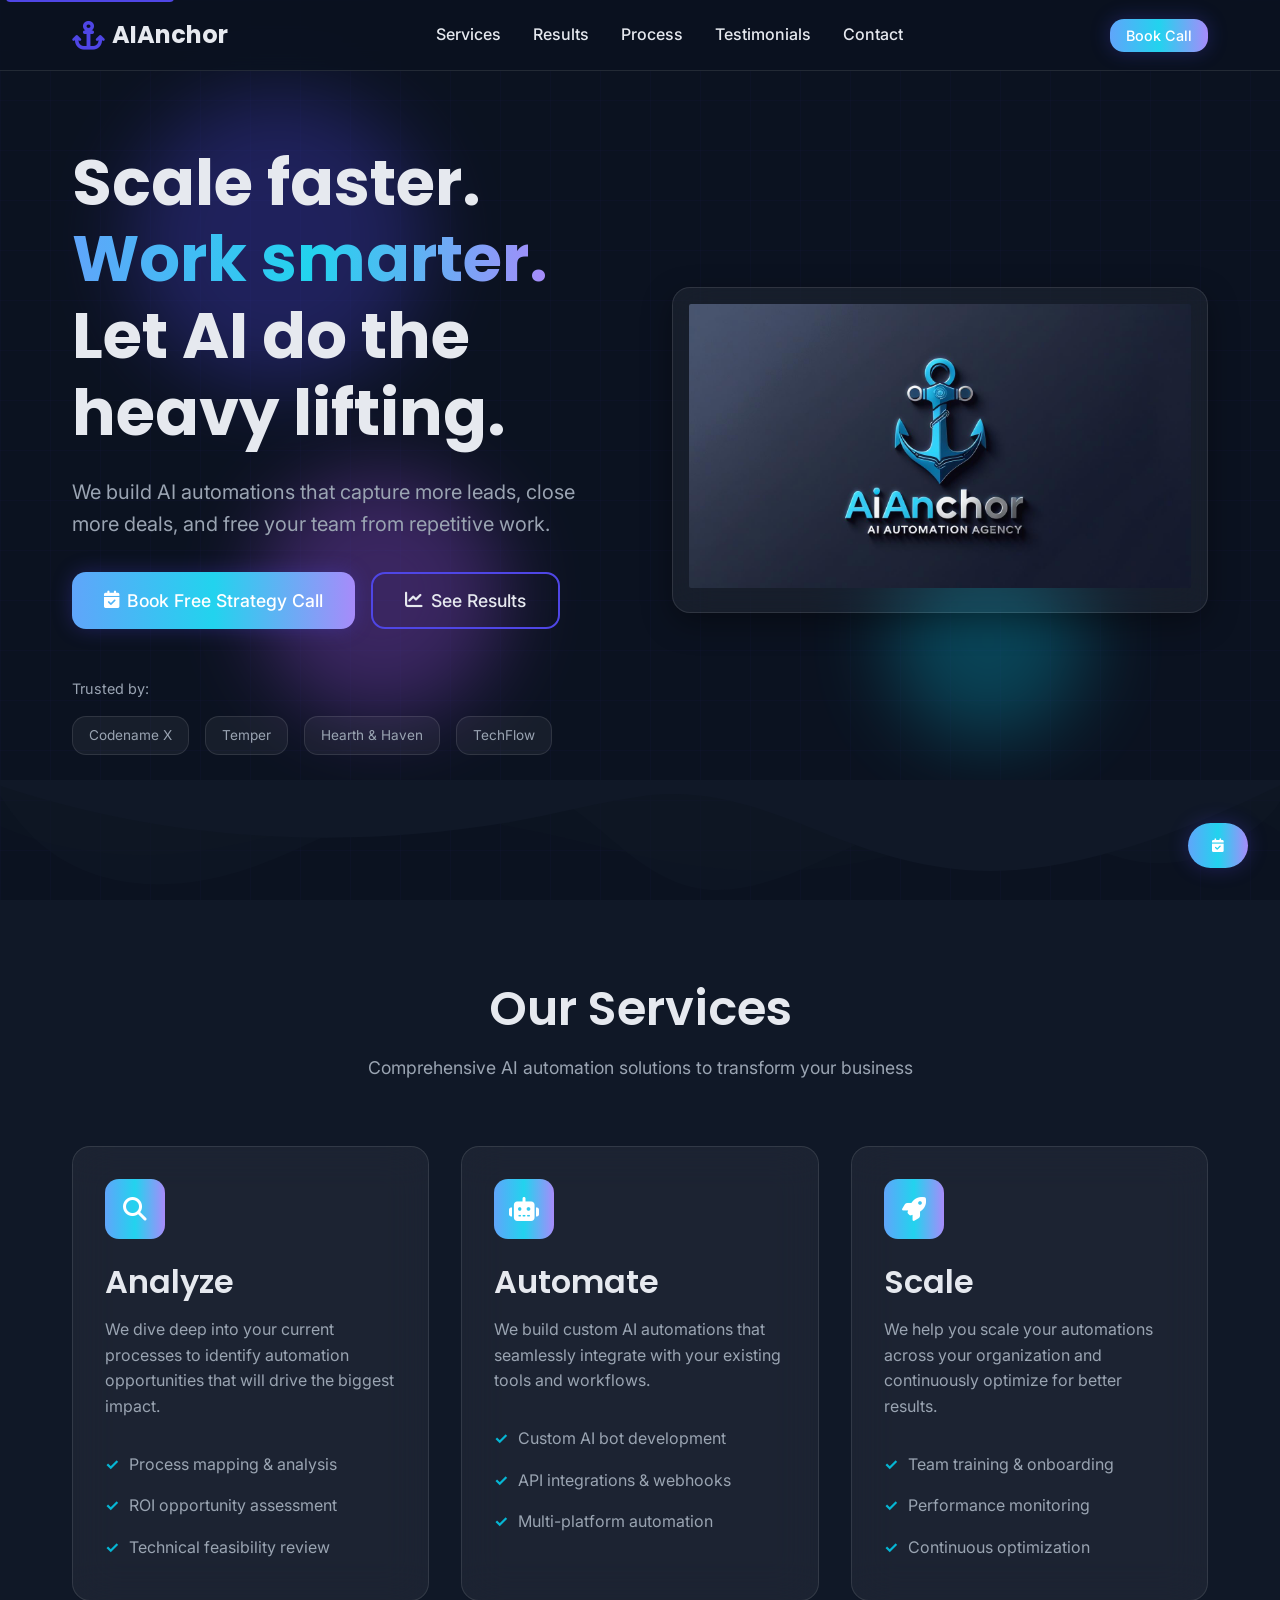
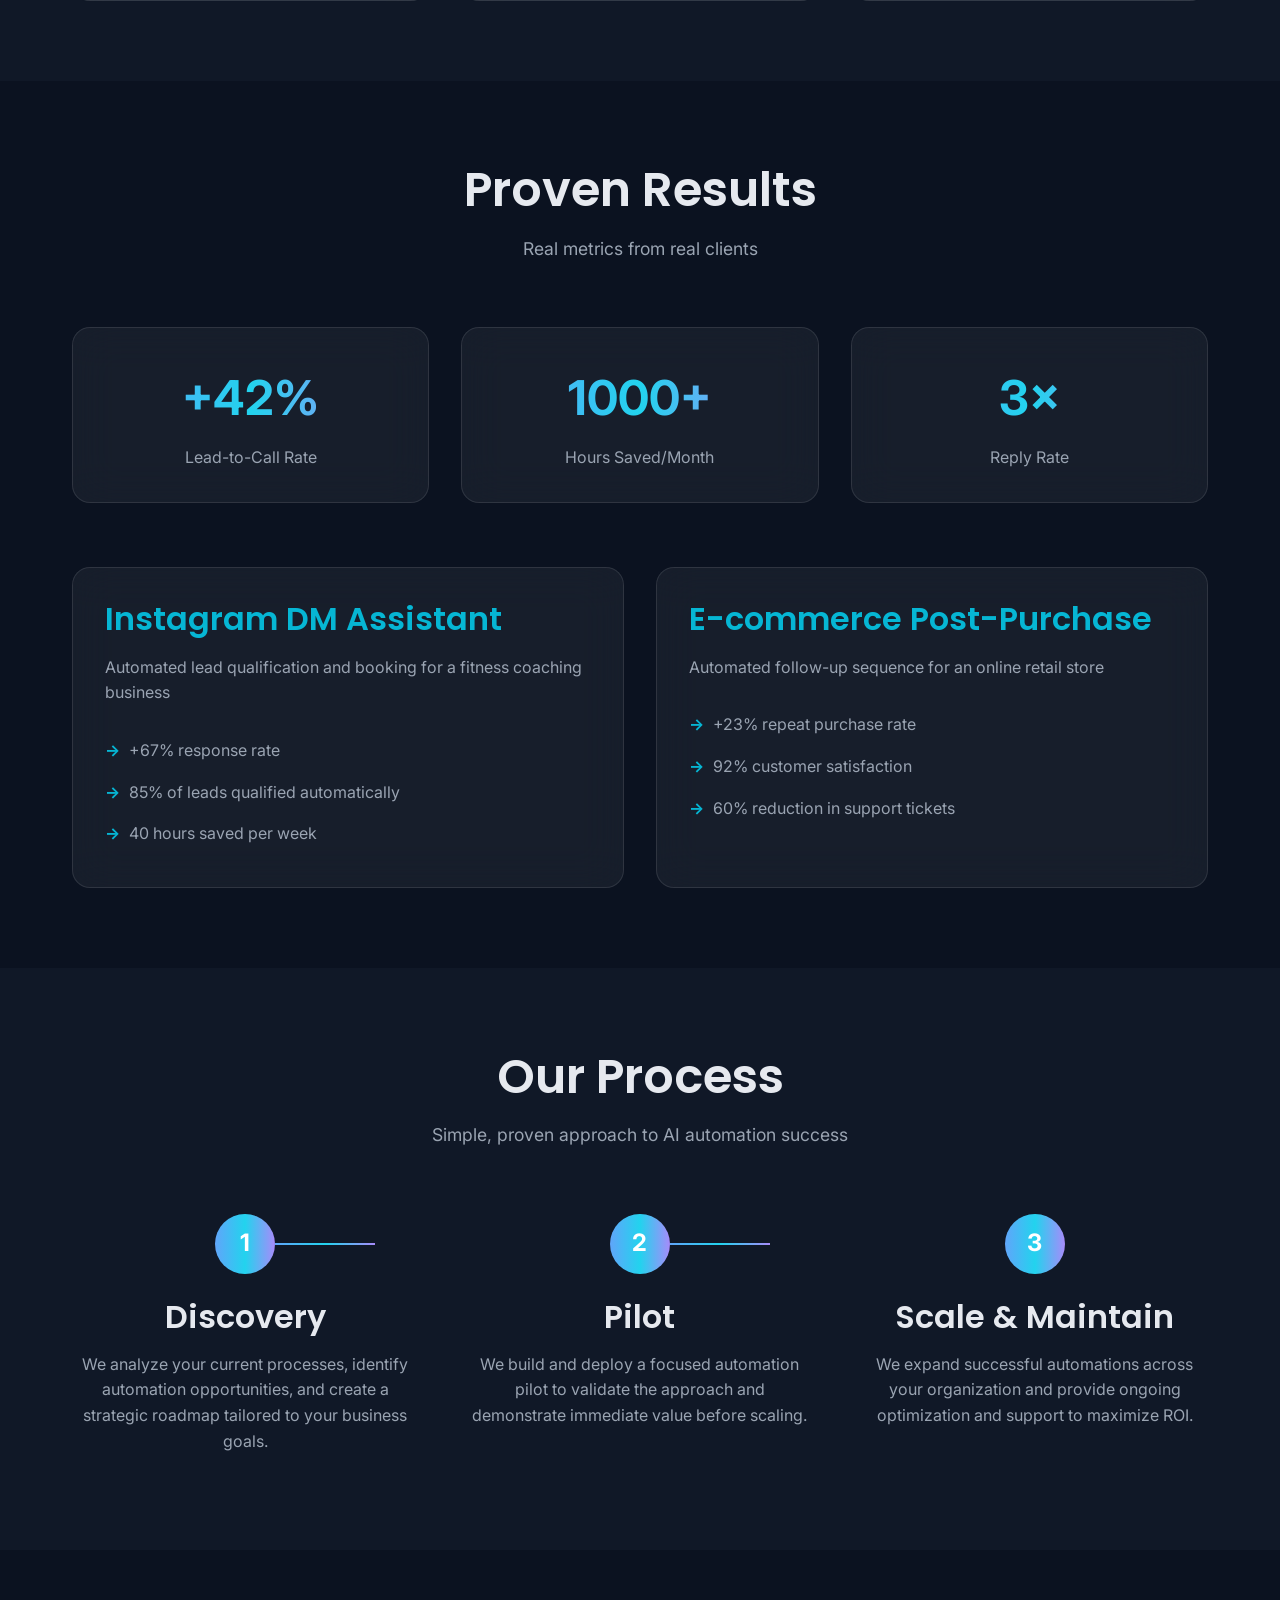
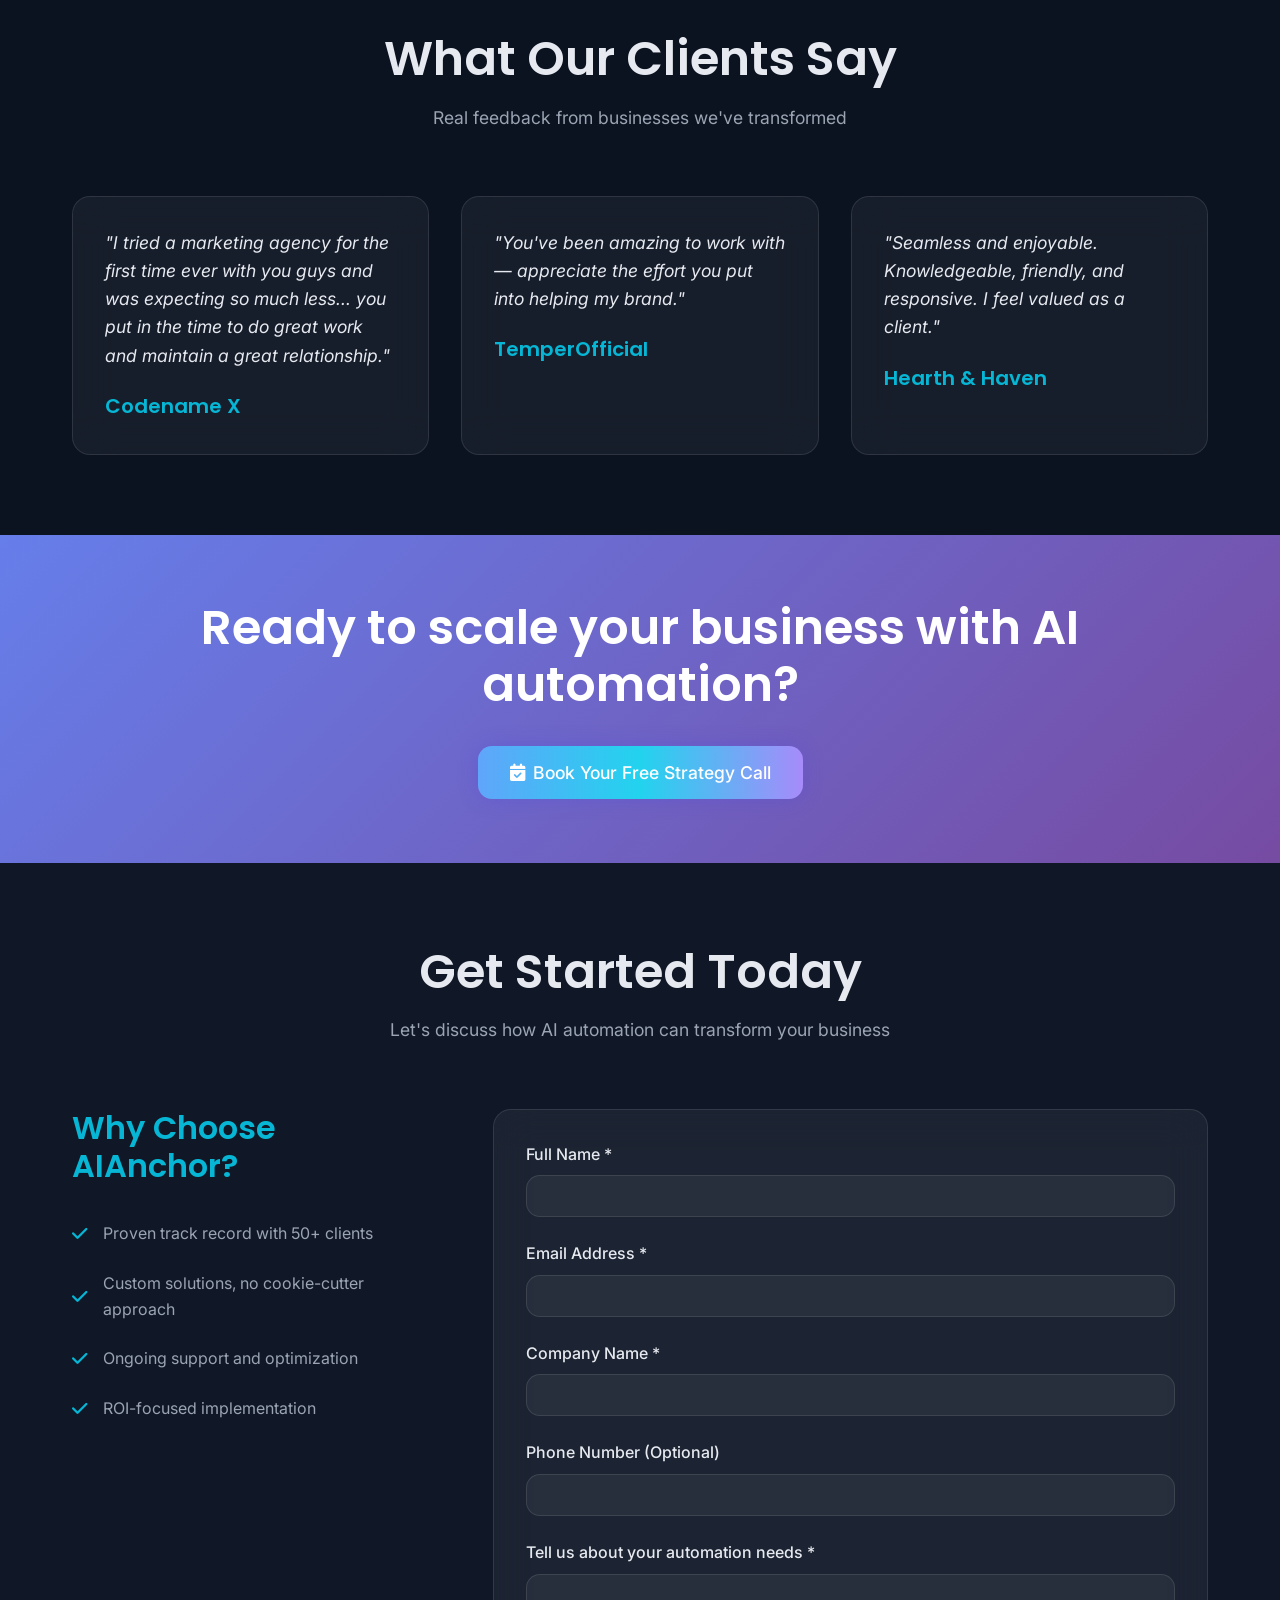
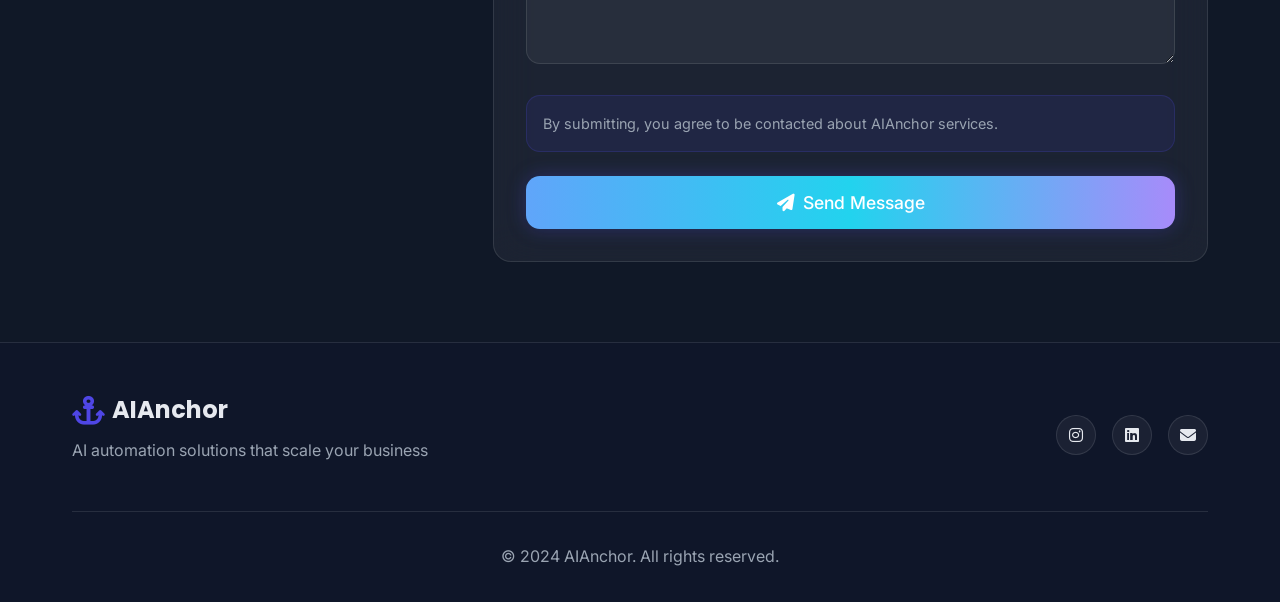
==== index.html @ 9f682713 "Update index.html" ====
<!DOCTYPE html>
<html lang="en">
<head>
    <meta charset="UTF-8">
    <meta name="viewport" content="width=device-width, initial-scale=1.0">
    <title>AIAnchor - AI Automation Agency | Scale Faster, Work Smarter</title>
    <meta name="description" content="We build AI automations that capture more leads, close more deals, and free your team from repetitive work. Book your free strategy call today.">
    <meta name="keywords" content="AI automation, lead generation, business automation, AI agency">
    <meta name="author" content="AIAnchor">
    
    <!-- Preconnect to external domains -->
    <link rel="preconnect" href="https://fonts.googleapis.com">
    <link rel="preconnect" href="https://fonts.gstatic.com" crossorigin>
    <link rel="preconnect" href="https://cdnjs.cloudflare.com">
    
    <!-- Google Fonts -->
    <link href="https://fonts.googleapis.com/css2?family=Inter:wght@400;500;600;700;800&family=Poppins:wght@600;700;800&display=swap" rel="stylesheet">
    
    <!-- Font Awesome -->
    <link rel="stylesheet" href="https://cdnjs.cloudflare.com/ajax/libs/font-awesome/6.4.0/css/all.min.css">
    
    <!-- Styles -->
    <link rel="stylesheet" href="styles.css">
</head>
<body>
    <!-- Header -->
    <header class="header" id="header">
        <div class="container">
            <div class="header-content">
                <a href="#" class="brand" aria-label="AIAnchor Home">
                    <i class="fas fa-anchor"></i>
                    <span>AIAnchor</span>
                </a>
                
                <nav class="nav" aria-label="Main navigation">
                    <ul class="nav-list">
                        <li><a href="#services" class="nav-link">Services</a></li>
                        <li><a href="#results" class="nav-link">Results</a></li>
                        <li><a href="#process" class="nav-link">Process</a></li>
                        <li><a href="#testimonials" class="nav-link">Testimonials</a></li>
                        <li><a href="#contact" class="nav-link">Contact</a></li>
                    </ul>
                </nav>
                
                <button class="btn btn-primary btn-sm" onclick="scrollToContact()">
                    Book Call
                </button>
                
                <button class="mobile-menu-toggle" aria-label="Toggle mobile menu" aria-expanded="false">
                    <span></span>
                    <span></span>
                    <span></span>
                </button>
            </div>
        </div>
    </header>

    <!-- Hero Section -->
    <section class="hero" id="hero">
        <div class="hero-background">
            <div class="orb orb-1"></div>
            <div class="orb orb-2"></div>
            <div class="orb orb-3"></div>
            <div class="grid-glow"></div>
        </div>
        
        <div class="container">
            <div class="hero-content">
                <div class="hero-text">
                    <h1 class="hero-title reveal">
                        Scale faster. <span class="gradient-text">Work smarter.</span> Let AI do the heavy lifting.
                    </h1>
                    <p class="hero-subtitle reveal">
                        We build AI automations that capture more leads, close more deals, and free your team from repetitive work.
                    </p>
                    <div class="hero-ctas reveal">
                        <button class="btn btn-primary btn-lg" onclick="scrollToContact()">
                            <i class="fas fa-calendar-check"></i>
                            Book Free Strategy Call
                        </button>
                        <button class="btn btn-outline btn-lg" onclick="scrollToResults()">
                            <i class="fas fa-chart-line"></i>
                            See Results
                        </button>
                    </div>
                    <div class="trust-bar reveal">
                        <span class="trust-label">Trusted by:</span>
                        <div class="trust-logos">
                            <span class="trust-logo">Codename X</span>
                            <span class="trust-logo">Temper</span>
                            <span class="trust-logo">Hearth & Haven</span>
                            <span class="trust-logo">TechFlow</span>
                        </div>
                    </div>
                </div>
                <div class="hero-image reveal">
                    <div class="hero-card">
                        <img src="AIAnchor.jpg" alt="AIAnchor team working on AI automation solutions" loading="eager">
                    </div>
                </div>
            </div>
        </div>
        
        <!-- Wave Divider -->
        <div class="wave-divider">
            <svg viewBox="0 0 1200 120" preserveAspectRatio="none">
                <path d="M0,0V46.29c47.79,22.2,103.59,32.17,158,28,70.36-5.37,136.33-33.31,206.8-37.5C438.64,32.43,512.34,53.67,583,72.05c69.27,18,138.3,24.88,209.4,13.08,36.15-6,69.85-17.84,104.45-29.34C989.49,25,1113-14.29,1200,52.47V0Z" opacity=".25" class="shape-fill"></path>
                <path d="M0,0V15.81C13,36.92,27.64,56.86,47.69,72.05,99.41,111.27,165,111,224.58,91.58c31.15-10.15,60.09-26.07,89.67-39.8,40.92-19,84.73-46,130.83-49.67,36.26-2.85,70.9,9.42,98.6,31.56,31.77,25.39,62.32,62,103.63,73,40.44,10.79,81.35-6.69,119.13-24.28s75.16-39,116.92-43.05c59.73-5.85,113.28,22.88,168.9,38.84,30.2,8.66,59,6.17,87.09-7.5,22.43-10.89,48-26.93,60.65-49.24V0Z" opacity=".5" class="shape-fill"></path>
                <path d="M0,0V5.63C149.93,59,314.09,71.32,475.83,42.57c43-7.64,84.23-20.12,127.61-26.46,59-8.63,112.48,12.24,165.56,35.4C827.93,77.22,886,95.24,951.2,90c86.53-7,172.46-45.71,248.8-84.81V0Z" class="shape-fill"></path>
            </svg>
        </div>
    </section>

    <!-- Services Section -->
    <section class="services" id="services">
        <div class="container">
            <div class="section-header reveal">
                <h2 class="section-title">Our Services</h2>
                <p class="section-subtitle">Comprehensive AI automation solutions to transform your business</p>
            </div>
            
            <div class="services-grid">
                <div class="service-card reveal">
                    <div class="service-icon">
                        <i class="fas fa-search"></i>
                    </div>
                    <h3>Analyze</h3>
                    <p>We dive deep into your current processes to identify automation opportunities that will drive the biggest impact.</p>
                    <ul class="service-features">
                        <li>Process mapping & analysis</li>
                        <li>ROI opportunity assessment</li>
                        <li>Technical feasibility review</li>
                    </ul>
                </div>
                
                <div class="service-card reveal">
                    <div class="service-icon">
                        <i class="fas fa-robot"></i>
                    </div>
                    <h3>Automate</h3>
                    <p>We build custom AI automations that seamlessly integrate with your existing tools and workflows.</p>
                    <ul class="service-features">
                        <li>Custom AI bot development</li>
                        <li>API integrations & webhooks</li>
                        <li>Multi-platform automation</li>
                    </ul>
                </div>
                
                <div class="service-card reveal">
                    <div class="service-icon">
                        <i class="fas fa-rocket"></i>
                    </div>
                    <h3>Scale</h3>
                    <p>We help you scale your automations across your organization and continuously optimize for better results.</p>
                    <ul class="service-features">
                        <li>Team training & onboarding</li>
                        <li>Performance monitoring</li>
                        <li>Continuous optimization</li>
                    </ul>
                </div>
            </div>
        </div>
    </section>

    <!-- Results Section -->
    <section class="results" id="results">
        <div class="container">
            <div class="section-header reveal">
                <h2 class="section-title">Proven Results</h2>
                <p class="section-subtitle">Real metrics from real clients</p>
            </div>
            
            <div class="stats-grid reveal">
                <div class="stat-card">
                    <div class="stat-number">+42%</div>
                    <div class="stat-label">Lead-to-Call Rate</div>
                </div>
                <div class="stat-card">
                    <div class="stat-number">1000+</div>
                    <div class="stat-label">Hours Saved/Month</div>
                </div>
                <div class="stat-card">
                    <div class="stat-number">3×</div>
                    <div class="stat-label">Reply Rate</div>
                </div>
            </div>
            
            <div class="case-studies">
                <div class="case-card reveal">
                    <h3>Instagram DM Assistant</h3>
                    <p>Automated lead qualification and booking for a fitness coaching business</p>
                    <ul class="case-results">
                        <li>+67% response rate</li>
                        <li>85% of leads qualified automatically</li>
                        <li>40 hours saved per week</li>
                    </ul>
                </div>
                
                <div class="case-card reveal">
                    <h3>E-commerce Post-Purchase</h3>
                    <p>Automated follow-up sequence for an online retail store</p>
                    <ul class="case-results">
                        <li>+23% repeat purchase rate</li>
                        <li>92% customer satisfaction</li>
                        <li>60% reduction in support tickets</li>
                    </ul>
                </div>
            </div>
        </div>
    </section>

    <!-- Process Section -->
    <section class="process" id="process">
        <div class="container">
            <div class="section-header reveal">
                <h2 class="section-title">Our Process</h2>
                <p class="section-subtitle">Simple, proven approach to AI automation success</p>
            </div>
            
            <div class="process-steps">
                <div class="process-step reveal">
                    <div class="step-number">1</div>
                    <h3>Discovery</h3>
                    <p>We analyze your current processes, identify automation opportunities, and create a strategic roadmap tailored to your business goals.</p>
                </div>
                
                <div class="process-step reveal">
                    <div class="step-number">2</div>
                    <h3>Pilot</h3>
                    <p>We build and deploy a focused automation pilot to validate the approach and demonstrate immediate value before scaling.</p>
                </div>
                
                <div class="process-step reveal">
                    <div class="step-number">3</div>
                    <h3>Scale & Maintain</h3>
                    <p>We expand successful automations across your organization and provide ongoing optimization and support to maximize ROI.</p>
                </div>
            </div>
        </div>
    </section>

    <!-- Testimonials Section -->
    <section class="testimonials" id="testimonials">
        <div class="container">
            <div class="section-header reveal">
                <h2 class="section-title">What Our Clients Say</h2>
                <p class="section-subtitle">Real feedback from businesses we've transformed</p>
            </div>
            
            <div class="testimonials-grid">
                <div class="testimonial-card reveal">
                    <div class="testimonial-content">
                        <p>"I tried a marketing agency for the first time ever with you guys and was expecting so much less... you put in the time to do great work and maintain a great relationship."</p>
                    </div>
                    <div class="testimonial-author">
                        <div class="author-info">
                            <h4>Codename X</h4>
                        </div>
                    </div>
                </div>
                
                <div class="testimonial-card reveal">
                    <div class="testimonial-content">
                        <p>"You've been amazing to work with — appreciate the effort you put into helping my brand."</p>
                    </div>
                    <div class="testimonial-author">
                        <div class="author-info">
                            <h4>TemperOfficial</h4>
                        </div>
                    </div>
                </div>
                
                <div class="testimonial-card reveal">
                    <div class="testimonial-content">
                        <p>"Seamless and enjoyable. Knowledgeable, friendly, and responsive. I feel valued as a client."</p>
                    </div>
                    <div class="testimonial-author">
                        <div class="author-info">
                            <h4>Hearth & Haven</h4>
                        </div>
                    </div>
                </div>
            </div>
        </div>
    </section>

    <!-- CTA Band -->
    <section class="cta-band">
        <div class="container">
            <div class="cta-content reveal">
                <h2>Ready to scale your business with AI automation?</h2>
                <button class="btn btn-primary btn-lg" onclick="scrollToContact()">
                    <i class="fas fa-calendar-check"></i>
                    Book Your Free Strategy Call
                </button>
            </div>
        </div>
    </section>

    <!-- Contact Section -->
    <section class="contact" id="contact">
        <div class="container">
            <div class="section-header reveal">
                <h2 class="section-title">Get Started Today</h2>
                <p class="section-subtitle">Let's discuss how AI automation can transform your business</p>
            </div>
            
            <div class="contact-content">
                <div class="contact-info reveal">
                    <h3>Why Choose AIAnchor?</h3>
                    <ul class="contact-benefits">
                        <li><i class="fas fa-check"></i> Proven track record with 50+ clients</li>
                        <li><i class="fas fa-check"></i> Custom solutions, no cookie-cutter approach</li>
                        <li><i class="fas fa-check"></i> Ongoing support and optimization</li>
                        <li><i class="fas fa-check"></i> ROI-focused implementation</li>
                    </ul>
                </div>
                
                <form class="contact-form reveal" id="contactForm" action="/process-form.php" method="POST">
                    <div class="form-group">
                        <label for="name">Full Name *</label>
                        <input type="text" id="name" name="name" required>
                    </div>
                    
                    <div class="form-group">
                        <label for="email">Email Address *</label>
                        <input type="email" id="email" name="email" required>
                    </div>
                    
                    <div class="form-group">
                        <label for="company">Company Name *</label>
                        <input type="text" id="company" name="company" required>
                    </div>
                    
                    <div class="form-group">
                        <label for="phone">Phone Number (Optional)</label>
                        <input type="tel" id="phone" name="phone">
                    </div>
                    
                    <div class="form-group">
                        <label for="message">Tell us about your automation needs *</label>
                        <textarea id="message" name="message" rows="4" required></textarea>
                    </div>
                    
                    <!-- Honeypot field -->
                    <div class="form-group honeypot" style="display: none;">
                        <label for="website">Website</label>
                        <input type="text" id="website" name="website" tabindex="-1">
                    </div>
                    
                    <div class="form-note">
                        <p>By submitting, you agree to be contacted about AIAnchor services.</p>
                    </div>
                    
                    <button type="submit" class="btn btn-primary btn-lg btn-block">
                        <i class="fas fa-paper-plane"></i>
                        Send Message
                    </button>
                </form>
            </div>
        </div>
    </section>

    <!-- Footer -->
    <footer class="footer">
        <div class="container">
            <div class="footer-content">
                <div class="footer-brand">
                    <a href="#" class="brand" aria-label="AIAnchor Home">
                        <i class="fas fa-anchor"></i>
                        <span>AIAnchor</span>
                    </a>
                    <p>AI automation solutions that scale your business</p>
                </div>
                
                <div class="footer-social">
                    <a href="https://www.instagram.com/aianchor_/" aria-label="Follow us on Instagram" target="_blank" rel="noopener noreferrer">
                        <i class="fab fa-instagram"></i>
                    </a>
                    <a href="#" aria-label="Connect on LinkedIn">
                        <i class="fab fa-linkedin"></i>
                    </a>
                    <a href="mailto:hello@aianchor.com" aria-label="Email us">
                        <i class="fas fa-envelope"></i>
                    </a>
                </div>
            </div>
            
            <div class="footer-bottom">
                <p>&copy; 2024 AIAnchor. All rights reserved.</p>
            </div>
        </div>
    </footer>

    <!-- Floating CTA -->
    <button class="floating-cta" onclick="scrollToContact()" aria-label="Book a free strategy call">
        <i class="fas fa-calendar-check"></i>
        <span>Book Call</span>
    </button>

    <!-- Alert Container -->
    <div id="alertContainer" class="alert-container" role="status" aria-live="polite"></div>

    <!-- Scripts -->
    <script src="script.js"></script>
</body>
</html>
---- styles.css ----
/* ===== DESIGN TOKENS ===== */
:root {
    --bg: #0b1220;
    --bg-soft: #101827;
    --panel: #0f1629;
    --text: #e6e9ef;
    --muted: #9aa4b2;
    --brand: #4f46e5;
    --brand-2: #06b6d4;
    --brand-3: #a855f7;
    --ring: rgba(79, 70, 229, 0.35);
    --radius: 14px;
    --radius-lg: 18px;
    --shadow: 0 10px 30px rgba(0, 0, 0, 0.35);
    --shadow-glow: 0 0 20px rgba(79, 70, 229, 0.3);
    --gradient: linear-gradient(90deg, #60a5fa, #22d3ee, #a78bfa);
    --gradient-bg: linear-gradient(135deg, #667eea 0%, #764ba2 100%);
}

/* ===== GLOBAL RESETS ===== */
* {
    margin: 0;
    padding: 0;
    box-sizing: border-box;
}

html {
    scroll-behavior: smooth;
    scroll-padding-top: 80px;
}

body {
    font-family: 'Inter', -apple-system, BlinkMacSystemFont, 'Segoe UI', Roboto, sans-serif;
    background: var(--bg);
    color: var(--text);
    line-height: 1.6;
    overflow-x: hidden;
}

/* ===== TYPOGRAPHY ===== */
h1, h2, h3, h4, h5, h6 {
    font-family: 'Poppins', sans-serif;
    font-weight: 600;
    line-height: 1.2;
    margin-bottom: 1rem;
}

h1 { font-size: clamp(2.5rem, 5vw, 4rem); }
h2 { font-size: clamp(2rem, 4vw, 3rem); }
h3 { font-size: clamp(1.5rem, 3vw, 2rem); }
h4 { font-size: 1.25rem; }

p {
    margin-bottom: 1rem;
    color: var(--muted);
}

.gradient-text {
    background: var(--gradient);
    -webkit-background-clip: text;
    -webkit-text-fill-color: transparent;
    background-clip: text;
}

/* ===== LAYOUT ===== */
.container {
    max-width: 1200px;
    margin: 0 auto;
    padding: 0 2rem;
}

section {
    padding: 5rem 0;
    position: relative;
}

/* ===== BUTTONS ===== */
.btn {
    display: inline-flex;
    align-items: center;
    gap: 0.5rem;
    padding: 0.75rem 1.5rem;
    border: none;
    border-radius: var(--radius);
    font-family: 'Inter', sans-serif;
    font-weight: 500;
    font-size: 0.95rem;
    text-decoration: none;
    cursor: pointer;
    transition: all 0.3s ease;
    position: relative;
    overflow: hidden;
}

.btn::before {
    content: '';
    position: absolute;
    top: 0;
    left: -100%;
    width: 100%;
    height: 100%;
    background: linear-gradient(90deg, transparent, rgba(255, 255, 255, 0.1), transparent);
    transition: left 0.5s;
}

.btn:hover::before {
    left: 100%;
}

.btn-primary {
    background: var(--gradient);
    color: white;
    box-shadow: var(--shadow-glow);
}

.btn-primary:hover {
    transform: translateY(-2px);
    box-shadow: 0 15px 35px rgba(79, 70, 229, 0.4);
}

.btn-outline {
    background: transparent;
    color: var(--text);
    border: 2px solid var(--brand);
    box-shadow: 0 0 0 0 var(--ring);
}

.btn-outline:hover {
    background: var(--brand);
    color: white;
    transform: translateY(-2px);
    box-shadow: 0 0 0 4px var(--ring);
}

.btn-ghost {
    background: transparent;
    color: var(--text);
}

.btn-ghost:hover {
    background: rgba(255, 255, 255, 0.1);
    color: white;
}

.btn-lg {
    padding: 1rem 2rem;
    font-size: 1.1rem;
}

.btn-sm {
    padding: 0.5rem 1rem;
    font-size: 0.9rem;
}

.btn-block {
    width: 100%;
    justify-content: center;
}

/* ===== HEADER ===== */
.header {
    position: fixed;
    top: 0;
    left: 0;
    right: 0;
    z-index: 1000;
    background: rgba(11, 18, 32, 0.8);
    backdrop-filter: blur(20px);
    border-bottom: 1px solid rgba(255, 255, 255, 0.1);
    transition: all 0.3s ease;
}

.header-content {
    display: flex;
    align-items: center;
    justify-content: space-between;
    padding: 1rem 0;
}

.brand {
    display: flex;
    align-items: center;
    gap: 0.5rem;
    font-family: 'Poppins', sans-serif;
    font-weight: 700;
    font-size: 1.5rem;
    color: var(--text);
    text-decoration: none;
    transition: color 0.3s ease;
}

.brand:hover {
    color: var(--brand-2);
}

.brand i {
    color: var(--brand);
    font-size: 1.8rem;
}

.nav-list {
    display: flex;
    list-style: none;
    gap: 2rem;
}

.nav-link {
    color: var(--text);
    text-decoration: none;
    font-weight: 500;
    transition: all 0.3s ease;
    position: relative;
}

.nav-link::after {
    content: '';
    position: absolute;
    bottom: -5px;
    left: 0;
    width: 0;
    height: 2px;
    background: var(--gradient);
    transition: width 0.3s ease;
}

.nav-link:hover::after {
    width: 100%;
}

.nav-link:hover {
    color: var(--brand-2);
}

.mobile-menu-toggle {
    display: none;
    flex-direction: column;
    gap: 4px;
    background: none;
    border: none;
    cursor: pointer;
    padding: 0.5rem;
}

.mobile-menu-toggle span {
    width: 25px;
    height: 3px;
    background: var(--text);
    transition: all 0.3s ease;
    border-radius: 2px;
}

/* Mobile Navigation */
@media (max-width: 768px) {
    .nav {
        position: fixed;
        top: 100%;
        left: 0;
        right: 0;
        background: rgba(11, 18, 32, 0.95);
        backdrop-filter: blur(20px);
        border-top: 1px solid rgba(255, 255, 255, 0.1);
        padding: 2rem;
        transform: translateY(-100%);
        opacity: 0;
        visibility: hidden;
        transition: all 0.3s ease;
        z-index: 999;
    }
    
    .nav.nav-open {
        transform: translateY(0);
        opacity: 1;
        visibility: visible;
    }
    
    .nav-list {
        flex-direction: column;
        gap: 1.5rem;
        text-align: center;
    }
    
    .nav-link {
        font-size: 1.1rem;
        padding: 0.5rem 0;
    }
}

/* ===== HERO SECTION ===== */
.hero {
    min-height: 100vh;
    display: flex;
    align-items: center;
    position: relative;
    overflow: hidden;
}

.hero-background {
    position: absolute;
    top: 0;
    left: 0;
    right: 0;
    bottom: 0;
    z-index: -1;
}

.orb {
    position: absolute;
    border-radius: 50%;
    filter: blur(40px);
    opacity: 0.3;
    animation: float 6s ease-in-out infinite;
}

.orb-1 {
    width: 300px;
    height: 300px;
    background: var(--brand);
    top: 10%;
    left: 10%;
    animation-delay: 0s;
}

.orb-2 {
    width: 200px;
    height: 200px;
    background: var(--brand-2);
    top: 60%;
    right: 15%;
    animation-delay: 2s;
}

.orb-3 {
    width: 250px;
    height: 250px;
    background: var(--brand-3);
    bottom: 20%;
    left: 20%;
    animation-delay: 4s;
}

.grid-glow {
    position: absolute;
    top: 0;
    left: 0;
    right: 0;
    bottom: 0;
    background-image: 
        linear-gradient(rgba(79, 70, 229, 0.1) 1px, transparent 1px),
        linear-gradient(90deg, rgba(79, 70, 229, 0.1) 1px, transparent 1px);
    background-size: 50px 50px;
    opacity: 0.3;
}

@keyframes float {
    0%, 100% { transform: translateY(0px); }
    50% { transform: translateY(-20px); }
}

.hero-content {
    display: grid;
    grid-template-columns: 1fr 1fr;
    gap: 4rem;
    align-items: center;
}

.hero-title {
    margin-bottom: 1.5rem;
    font-weight: 700;
}

.hero-subtitle {
    font-size: 1.25rem;
    margin-bottom: 2rem;
    color: var(--muted);
}

.hero-ctas {
    display: flex;
    gap: 1rem;
    margin-bottom: 3rem;
    flex-wrap: wrap;
}

.trust-bar {
    display: flex;
    align-items: center;
    gap: 1rem;
    flex-wrap: wrap;
}

.trust-label {
    color: var(--muted);
    font-size: 0.9rem;
}

.trust-logos {
    display: flex;
    gap: 1rem;
    flex-wrap: wrap;
}

.trust-logo {
    background: rgba(255, 255, 255, 0.05);
    padding: 0.5rem 1rem;
    border-radius: var(--radius);
    font-size: 0.85rem;
    color: var(--muted);
    border: 1px solid rgba(255, 255, 255, 0.1);
}

.hero-card {
    background: rgba(255, 255, 255, 0.05);
    border-radius: var(--radius-lg);
    padding: 1rem;
    border: 1px solid rgba(255, 255, 255, 0.1);
    backdrop-filter: blur(20px);
    box-shadow: var(--shadow);
}

.hero-card img {
    width: 100%;
    height: auto;
    border-radius: calc(var(--radius-lg) - 1rem);
    object-fit: cover;
}

.wave-divider {
    position: absolute;
    bottom: 0;
    left: 0;
    right: 0;
    height: 120px;
}

.wave-divider svg {
    width: 100%;
    height: 100%;
}

.shape-fill {
    fill: var(--bg-soft);
}

/* ===== SECTION HEADERS ===== */
.section-header {
    text-align: center;
    margin-bottom: 4rem;
}

.section-title {
    margin-bottom: 1rem;
}

.section-subtitle {
    font-size: 1.1rem;
    color: var(--muted);
    max-width: 600px;
    margin: 0 auto;
}

/* ===== SERVICES SECTION ===== */
.services {
    background: var(--bg-soft);
}

.services-grid {
    display: grid;
    grid-template-columns: repeat(auto-fit, minmax(300px, 1fr));
    gap: 2rem;
}

.service-card {
    background: rgba(255, 255, 255, 0.05);
    border-radius: var(--radius-lg);
    padding: 2rem;
    border: 1px solid rgba(255, 255, 255, 0.1);
    backdrop-filter: blur(20px);
    transition: all 0.3s ease;
    position: relative;
    overflow: hidden;
}

.service-card::before {
    content: '';
    position: absolute;
    top: 0;
    left: 0;
    right: 0;
    height: 3px;
    background: var(--gradient);
    transform: scaleX(0);
    transition: transform 0.3s ease;
}

.service-card:hover::before {
    transform: scaleX(1);
}

.service-card:hover {
    transform: translateY(-5px);
    box-shadow: var(--shadow-glow);
    border-color: rgba(79, 70, 229, 0.3);
}

.service-icon {
    width: 60px;
    height: 60px;
    background: var(--gradient);
    border-radius: var(--radius);
    display: flex;
    align-items: center;
    justify-content: center;
    margin-bottom: 1.5rem;
    font-size: 1.5rem;
    color: white;
}

.service-card h3 {
    margin-bottom: 1rem;
    color: var(--text);
}

.service-card p {
    margin-bottom: 1.5rem;
}

.service-features {
    list-style: none;
}

.service-features li {
    padding: 0.5rem 0;
    color: var(--muted);
    position: relative;
    padding-left: 1.5rem;
}

.service-features li::before {
    content: '✓';
    position: absolute;
    left: 0;
    color: var(--brand-2);
    font-weight: bold;
}

/* ===== RESULTS SECTION ===== */
.stats-grid {
    display: grid;
    grid-template-columns: repeat(auto-fit, minmax(200px, 1fr));
    gap: 2rem;
    margin-bottom: 4rem;
}

.stat-card {
    text-align: center;
    padding: 2rem;
    background: rgba(255, 255, 255, 0.05);
    border-radius: var(--radius-lg);
    border: 1px solid rgba(255, 255, 255, 0.1);
    backdrop-filter: blur(20px);
}

.stat-number {
    font-size: 3rem;
    font-weight: 700;
    background: var(--gradient);
    -webkit-background-clip: text;
    -webkit-text-fill-color: transparent;
    background-clip: text;
    margin-bottom: 0.5rem;
}

.stat-label {
    color: var(--muted);
    font-size: 1rem;
}

.case-studies {
    display: grid;
    grid-template-columns: repeat(auto-fit, minmax(400px, 1fr));
    gap: 2rem;
}

.case-card {
    background: rgba(255, 255, 255, 0.05);
    border-radius: var(--radius-lg);
    padding: 2rem;
    border: 1px solid rgba(255, 255, 255, 0.1);
    backdrop-filter: blur(20px);
}

.case-card h3 {
    color: var(--brand-2);
    margin-bottom: 1rem;
}

.case-card p {
    margin-bottom: 1.5rem;
}

.case-results {
    list-style: none;
}

.case-results li {
    padding: 0.5rem 0;
    color: var(--muted);
    position: relative;
    padding-left: 1.5rem;
}

.case-results li::before {
    content: '→';
    position: absolute;
    left: 0;
    color: var(--brand-2);
    font-weight: bold;
}

/* ===== PROCESS SECTION ===== */
.process {
    background: var(--bg-soft);
}

.process-steps {
    display: grid;
    grid-template-columns: repeat(auto-fit, minmax(300px, 1fr));
    gap: 3rem;
}

.process-step {
    text-align: center;
    position: relative;
}

.step-number {
    width: 60px;
    height: 60px;
    background: var(--gradient);
    border-radius: 50%;
    display: flex;
    align-items: center;
    justify-content: center;
    font-size: 1.5rem;
    font-weight: 700;
    color: white;
    margin: 0 auto 1.5rem;
    position: relative;
}

.step-number::after {
    content: '';
    position: absolute;
    top: 50%;
    left: 100%;
    width: 100px;
    height: 2px;
    background: var(--gradient);
    transform: translateY(-50%);
}

.process-step:last-child .step-number::after {
    display: none;
}

.process-step h3 {
    margin-bottom: 1rem;
}

/* ===== TESTIMONIALS SECTION ===== */
.testimonials-grid {
    display: grid;
    grid-template-columns: repeat(auto-fit, minmax(350px, 1fr));
    gap: 2rem;
}

.testimonial-card {
    background: rgba(255, 255, 255, 0.05);
    border-radius: var(--radius-lg);
    padding: 2rem;
    border: 1px solid rgba(255, 255, 255, 0.1);
    backdrop-filter: blur(20px);
    transition: all 0.3s ease;
}

.testimonial-card:hover {
    transform: translateY(-5px);
    box-shadow: var(--shadow-glow);
}

.testimonial-content {
    margin-bottom: 1.5rem;
}

.testimonial-content p {
    font-style: italic;
    font-size: 1.1rem;
    color: var(--text);
}

.testimonial-author {
    display: flex;
    align-items: center;
    gap: 1rem;
}

.author-info h4 {
    color: var(--brand-2);
    margin-bottom: 0.25rem;
}

.author-info span {
    color: var(--muted);
    font-size: 0.9rem;
}

/* ===== CTA BAND ===== */
.cta-band {
    background: var(--gradient-bg);
    text-align: center;
    padding: 4rem 0;
}

.cta-content h2 {
    margin-bottom: 2rem;
    color: white;
}

/* ===== CONTACT SECTION ===== */
.contact {
    background: var(--bg-soft);
}

.contact-content {
    display: grid;
    grid-template-columns: 1fr 2fr;
    gap: 4rem;
    align-items: start;
}

.contact-info h3 {
    margin-bottom: 1.5rem;
    color: var(--brand-2);
}

.contact-benefits {
    list-style: none;
}

.contact-benefits li {
    padding: 0.75rem 0;
    color: var(--muted);
    display: flex;
    align-items: center;
    gap: 1rem;
}

.contact-benefits i {
    color: var(--brand-2);
    font-size: 1.1rem;
}

.contact-form {
    background: rgba(255, 255, 255, 0.05);
    border-radius: var(--radius-lg);
    padding: 2rem;
    border: 1px solid rgba(255, 255, 255, 0.1);
    backdrop-filter: blur(20px);
}

.form-group {
    margin-bottom: 1.5rem;
}

.form-group label {
    display: block;
    margin-bottom: 0.5rem;
    color: var(--text);
    font-weight: 500;
}

.form-group input,
.form-group textarea {
    width: 100%;
    padding: 0.75rem 1rem;
    background: rgba(255, 255, 255, 0.05);
    border: 1px solid rgba(255, 255, 255, 0.1);
    border-radius: var(--radius);
    color: var(--text);
    font-family: inherit;
    transition: all 0.3s ease;
}

.form-group input:focus,
.form-group textarea:focus {
    outline: none;
    border-color: var(--brand);
    box-shadow: 0 0 0 3px var(--ring);
}

.form-group input::placeholder,
.form-group textarea::placeholder {
    color: var(--muted);
}

.form-note {
    margin-bottom: 1.5rem;
    padding: 1rem;
    background: rgba(79, 70, 229, 0.1);
    border-radius: var(--radius);
    border: 1px solid rgba(79, 70, 229, 0.2);
}

.form-note p {
    margin: 0;
    font-size: 0.9rem;
    color: var(--muted);
}

/* ===== FOOTER ===== */
.footer {
    background: var(--panel);
    border-top: 1px solid rgba(255, 255, 255, 0.1);
    padding: 3rem 0 1rem;
}

.footer-content {
    display: flex;
    justify-content: space-between;
    align-items: center;
    margin-bottom: 2rem;
    flex-wrap: wrap;
    gap: 2rem;
}

.footer-brand p {
    margin-top: 0.5rem;
    color: var(--muted);
}

.footer-social {
    display: flex;
    gap: 1rem;
}

.footer-social a {
    width: 40px;
    height: 40px;
    background: rgba(255, 255, 255, 0.05);
    border-radius: 50%;
    display: flex;
    align-items: center;
    justify-content: center;
    color: var(--text);
    text-decoration: none;
    transition: all 0.3s ease;
    border: 1px solid rgba(255, 255, 255, 0.1);
}

.footer-social a:hover {
    background: var(--brand);
    color: white;
    transform: translateY(-2px);
}

.footer-bottom {
    text-align: center;
    padding-top: 2rem;
    border-top: 1px solid rgba(255, 255, 255, 0.1);
    color: var(--muted);
}

/* ===== FLOATING CTA ===== */
.floating-cta {
    position: fixed;
    bottom: 2rem;
    right: 2rem;
    background: var(--gradient);
    color: white;
    border: none;
    border-radius: 50px;
    padding: 1rem 1.5rem;
    font-weight: 600;
    cursor: pointer;
    box-shadow: var(--shadow-glow);
    transition: all 0.3s ease;
    z-index: 1000;
    display: flex;
    align-items: center;
    gap: 0.5rem;
}

.floating-cta:hover {
    transform: translateY(-3px);
    box-shadow: 0 20px 40px rgba(79, 70, 229, 0.4);
}

.floating-cta span {
    display: none;
}

/* ===== ALERTS ===== */
.alert-container {
    position: fixed;
    top: 100px;
    right: 2rem;
    z-index: 1001;
    max-width: 400px;
}

.alert {
    padding: 1rem 1.5rem;
    border-radius: var(--radius);
    margin-bottom: 1rem;
    backdrop-filter: blur(20px);
    border: 1px solid;
    animation: slideIn 0.3s ease;
}

.alert-success {
    background: rgba(34, 197, 94, 0.1);
    border-color: rgba(34, 197, 94, 0.3);
    color: #22c55e;
}

.alert-error {
    background: rgba(239, 68, 68, 0.1);
    border-color: rgba(239, 68, 68, 0.3);
    color: #ef4444;
}

@keyframes slideIn {
    from {
        transform: translateX(100%);
        opacity: 0;
    }
    to {
        transform: translateX(0);
        opacity: 1;
    }
}

/* ===== REVEAL ANIMATIONS ===== */
.reveal {
    opacity: 0;
    transform: translateY(30px);
    transition: all 0.6s ease;
}

.reveal.visible {
    opacity: 1;
    transform: translateY(0);
}

/* ===== RESPONSIVE DESIGN ===== */
@media (max-width: 768px) {
    .container {
        padding: 0 1rem;
    }
    
    .nav {
        display: none;
    }
    
    .mobile-menu-toggle {
        display: flex;
    }
    
    .hero-content {
        grid-template-columns: 1fr;
        gap: 2rem;
        text-align: center;
    }
    
    .hero-ctas {
        justify-content: center;
    }
    
    .trust-bar {
        justify-content: center;
    }
    
    .contact-content {
        grid-template-columns: 1fr;
        gap: 2rem;
    }
    
    .footer-content {
        flex-direction: column;
        text-align: center;
    }
    
    .floating-cta span {
        display: inline;
    }
    
    .stats-grid {
        grid-template-columns: 1fr;
    }
    
    .case-studies {
        grid-template-columns: 1fr;
    }
    
    .process-steps {
        grid-template-columns: 1fr;
    }
    
    .process-step .step-number::after {
        display: none;
    }
    
    .testimonials-grid {
        grid-template-columns: 1fr;
    }
    
    .services-grid {
        grid-template-columns: 1fr;
    }
}

@media (max-width: 480px) {
    .hero-ctas {
        flex-direction: column;
        align-items: center;
    }
    
    .btn-lg {
        padding: 0.875rem 1.5rem;
        font-size: 1rem;
    }
    
    .floating-cta {
        bottom: 1rem;
        right: 1rem;
        padding: 0.75rem 1rem;
    }
    
    .floating-cta span {
        display: none;
    }
}

/* ===== ACCESSIBILITY ===== */
@media (prefers-reduced-motion: reduce) {
    * {
        animation-duration: 0.01ms !important;
        animation-iteration-count: 1 !important;
        transition-duration: 0.01ms !important;
    }
}

/* Focus styles for keyboard navigation */
.btn:focus,
.nav-link:focus,
input:focus,
textarea:focus {
    outline: 2px solid var(--brand);
    outline-offset: 2px;
}

/* High contrast mode support */
@media (prefers-contrast: high) {
    :root {
        --text: #ffffff;
        --muted: #cccccc;
        --bg: #000000;
        --bg-soft: #111111;
    }
}
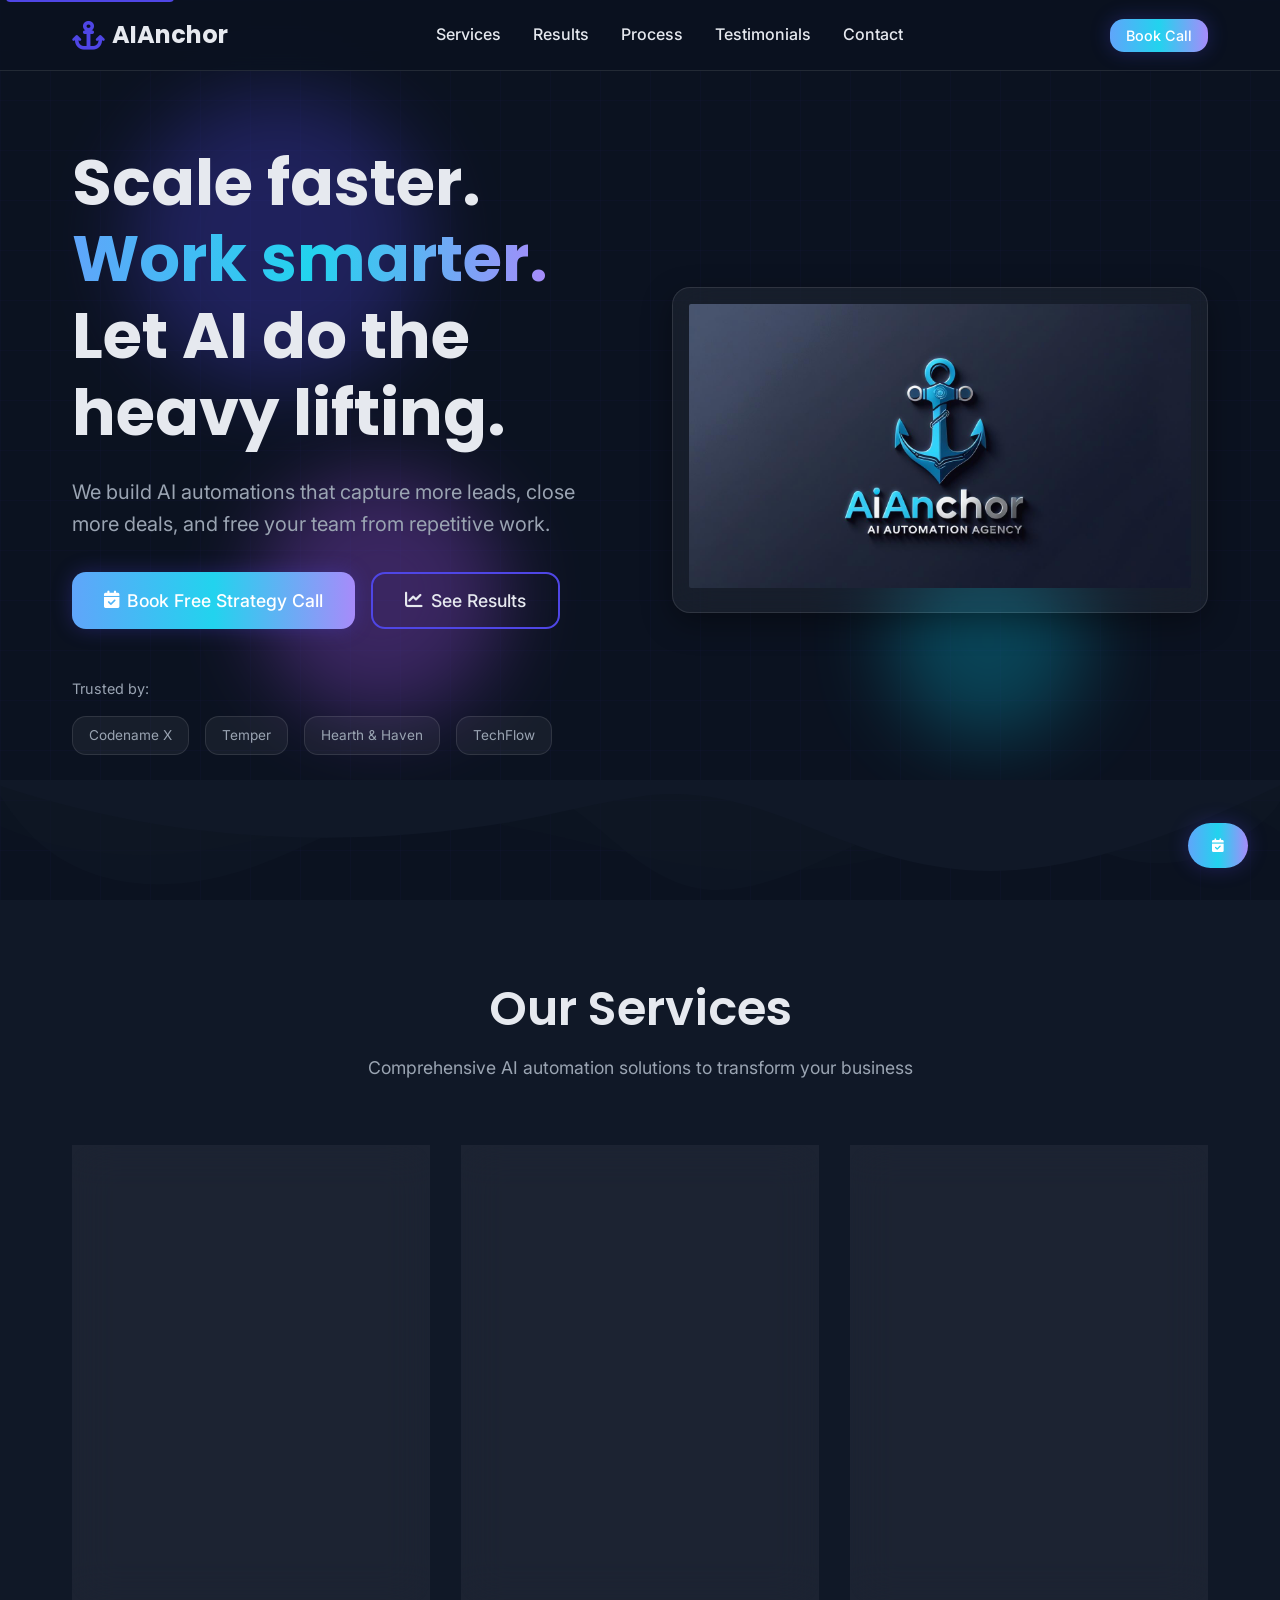
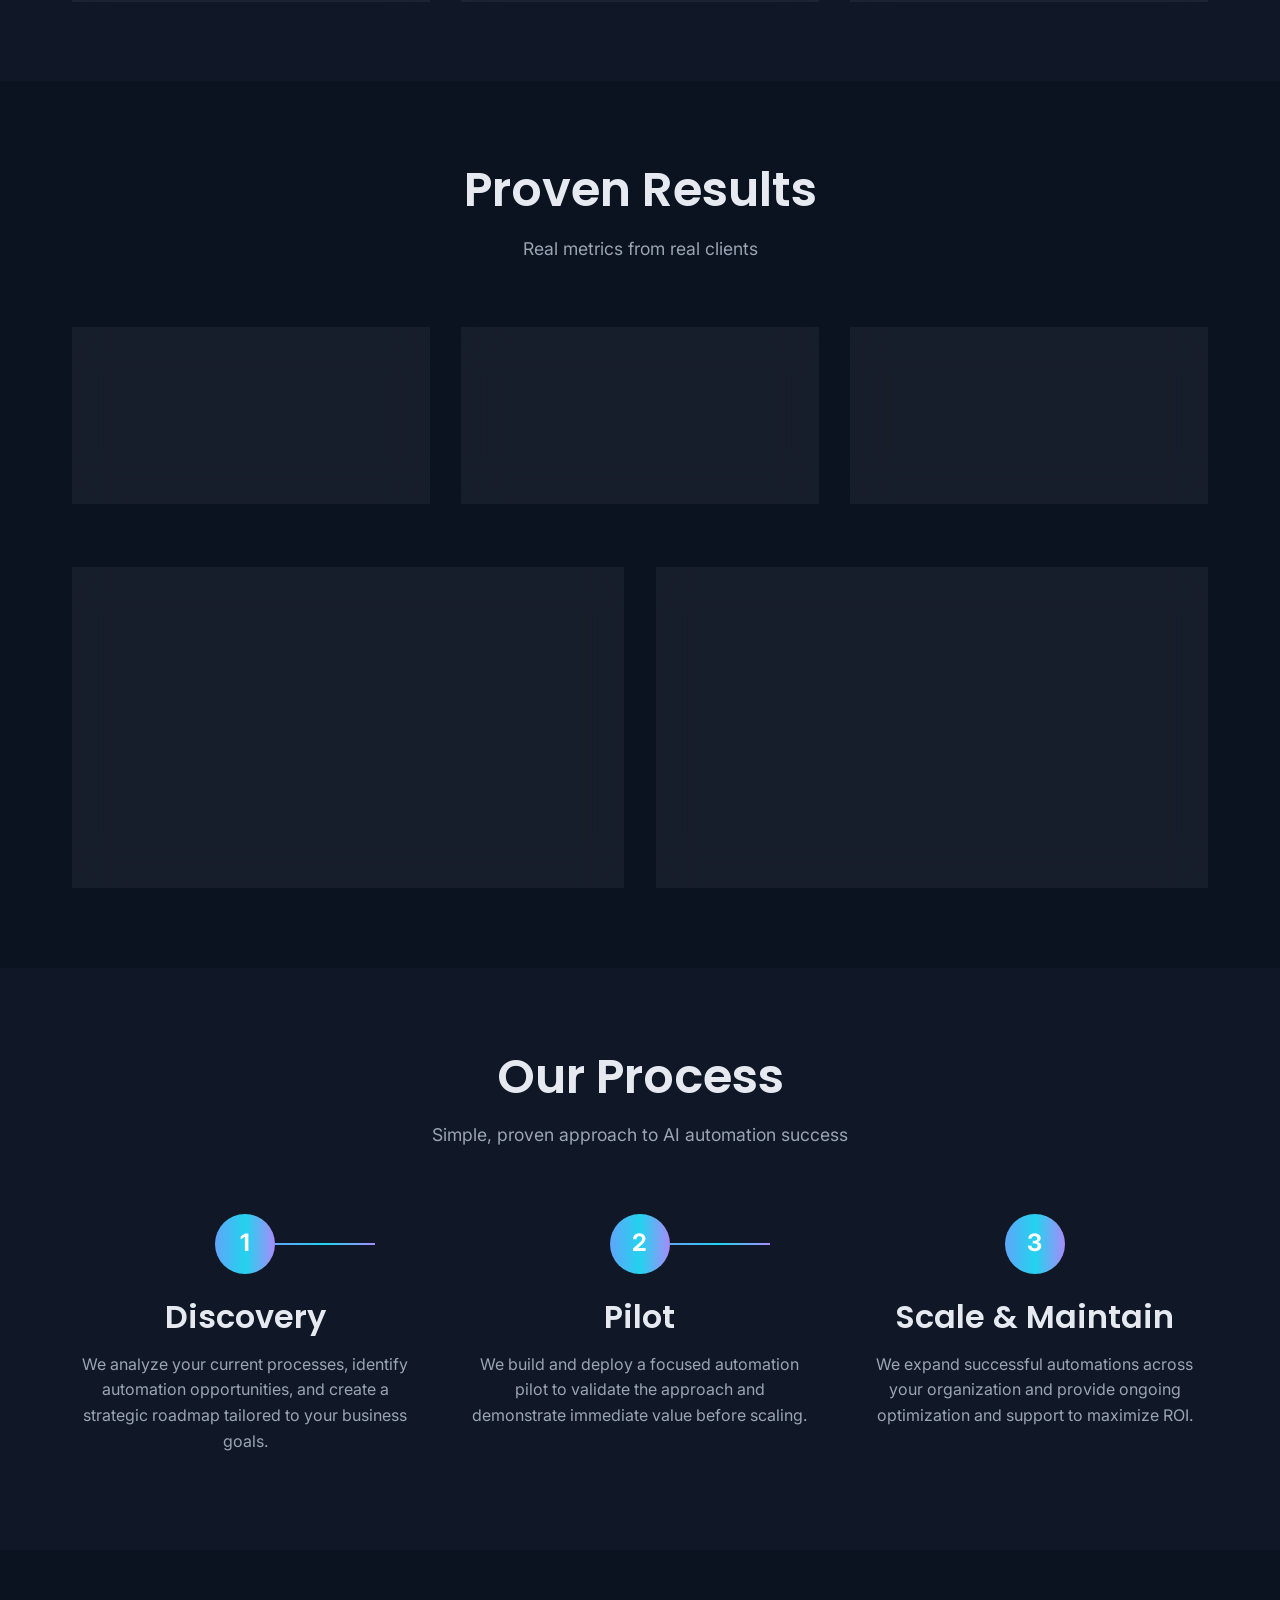
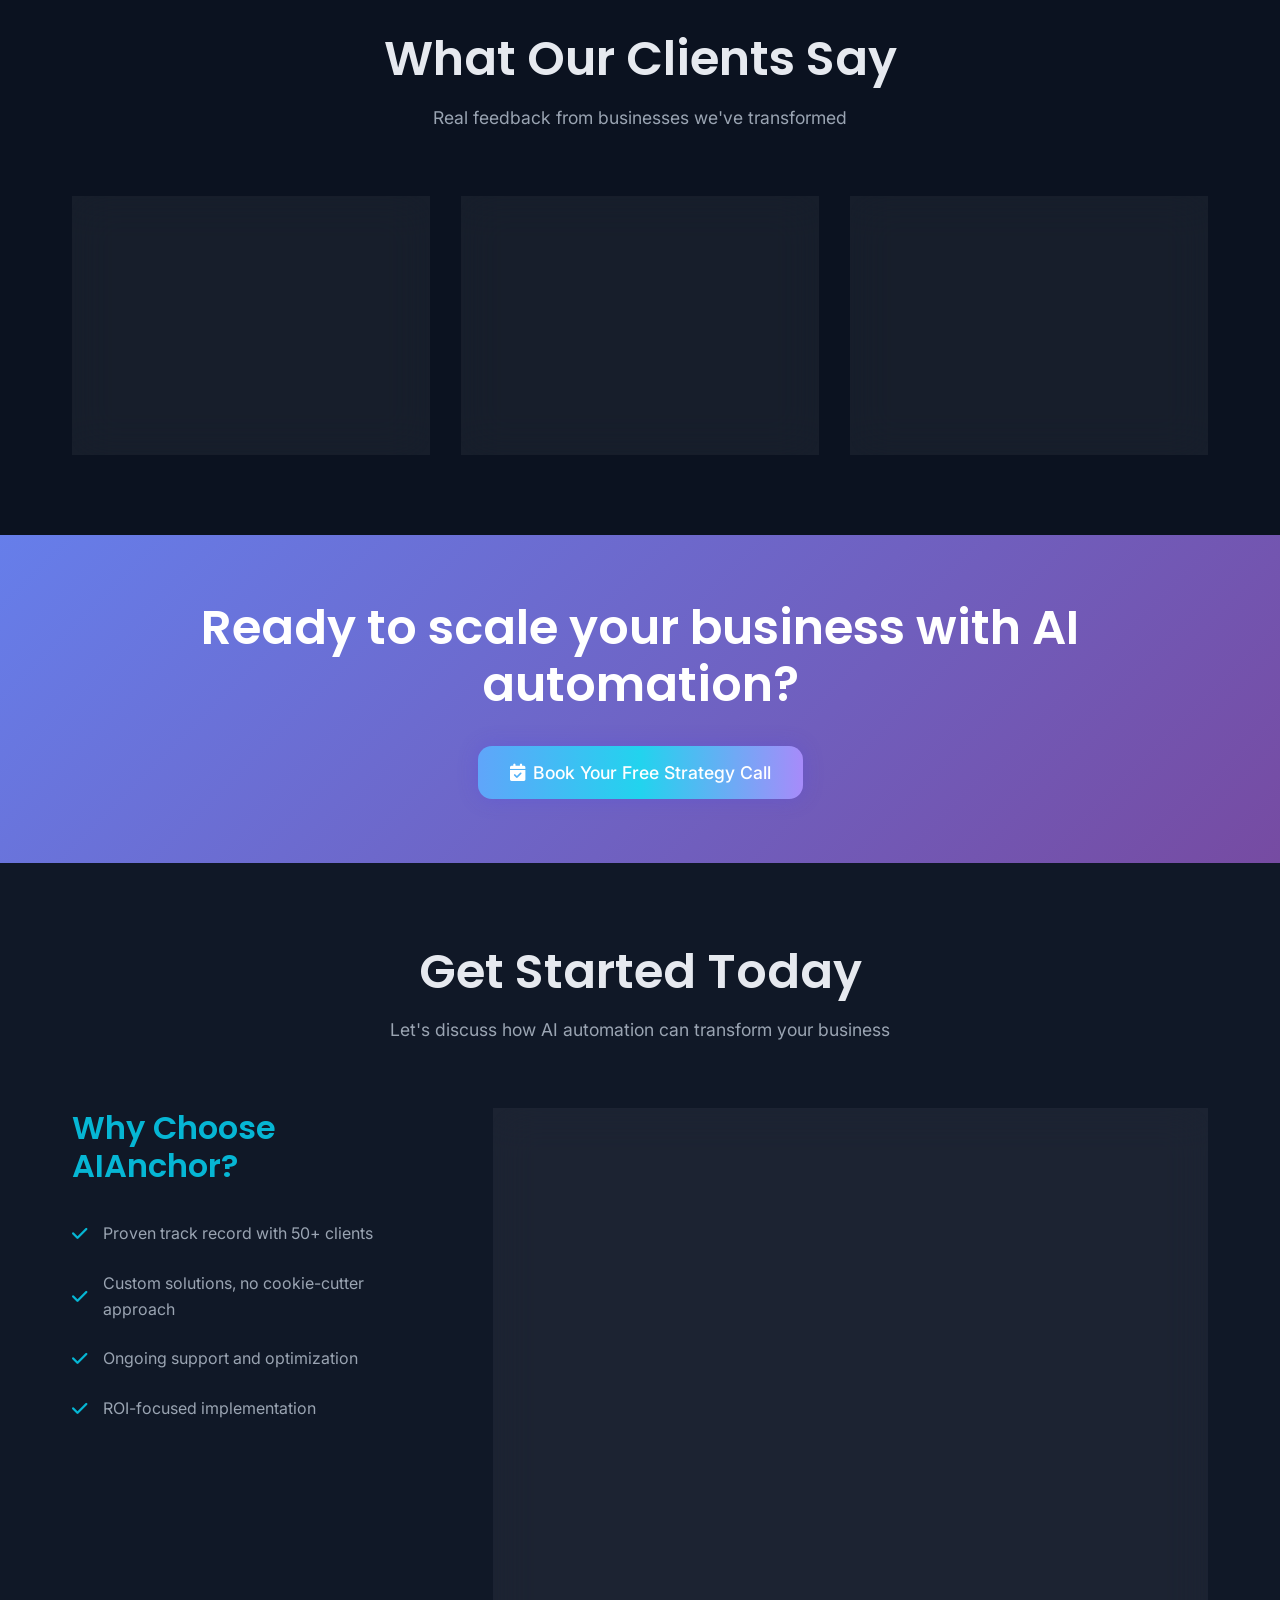
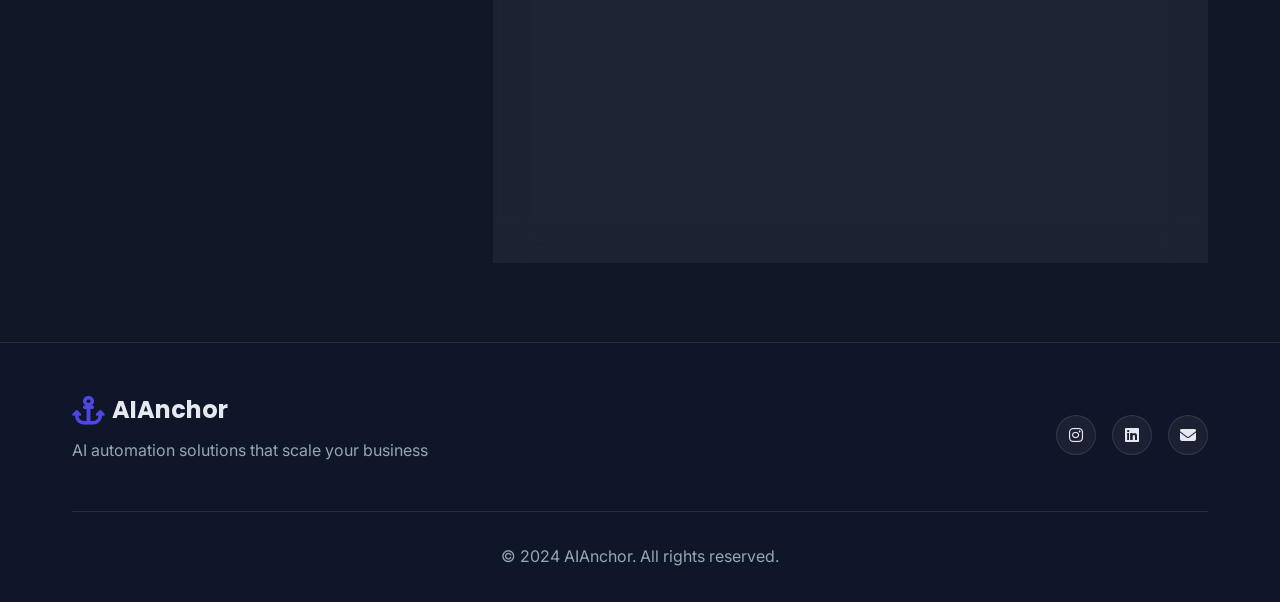
==== commit d661ea9a: "Update index.html" ====
--- a/index.html
+++ b/index.html
@@ -316,7 +316,7 @@
                     </ul>
                 </div>
                 
-                <form class="contact-form reveal" id="contactForm" action="/process-form.php" method="POST">
+                <form class="contact-form reveal" id="contactForm" action="https://formspree.io/f/xnnzezlo" method="POST">
                     <div class="form-group">
                         <label for="name">Full Name *</label>
                         <input type="text" id="name" name="name" required>
@@ -407,3 +407,4 @@
 </html>
 
 
+
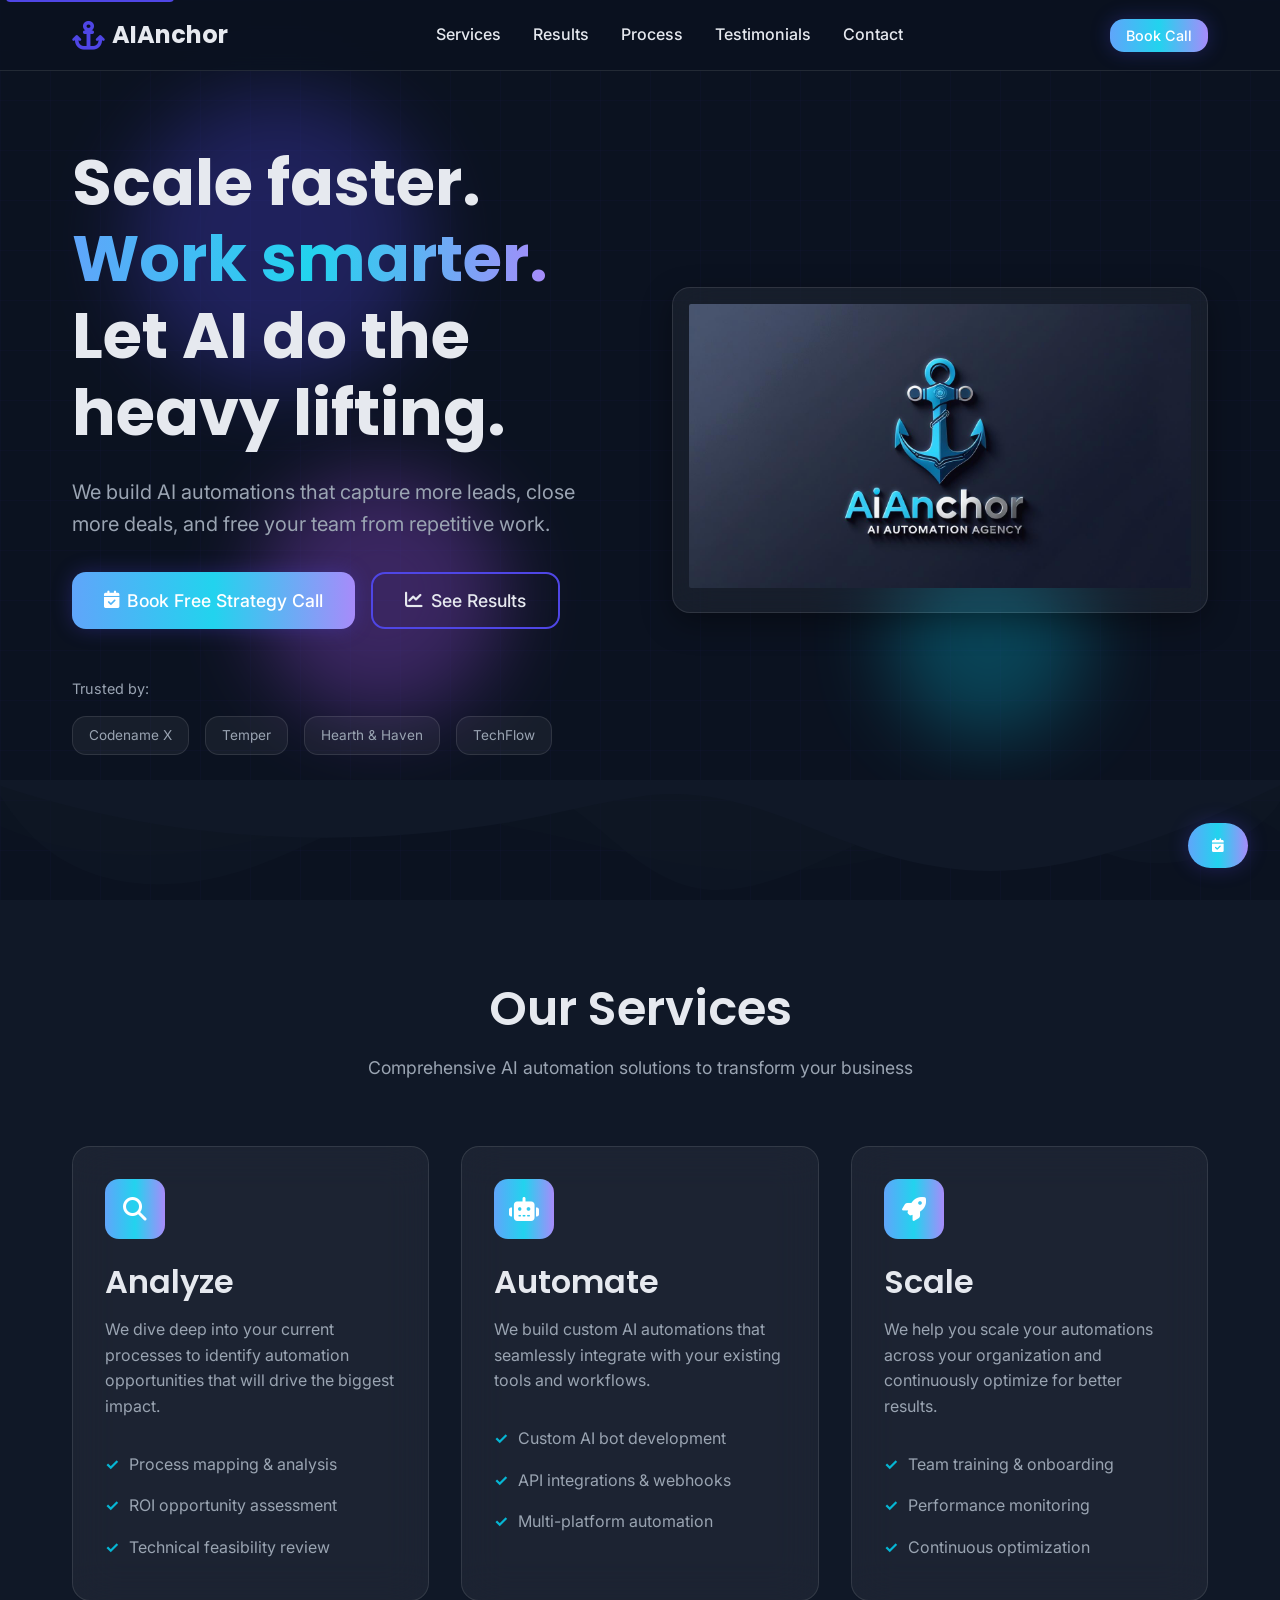
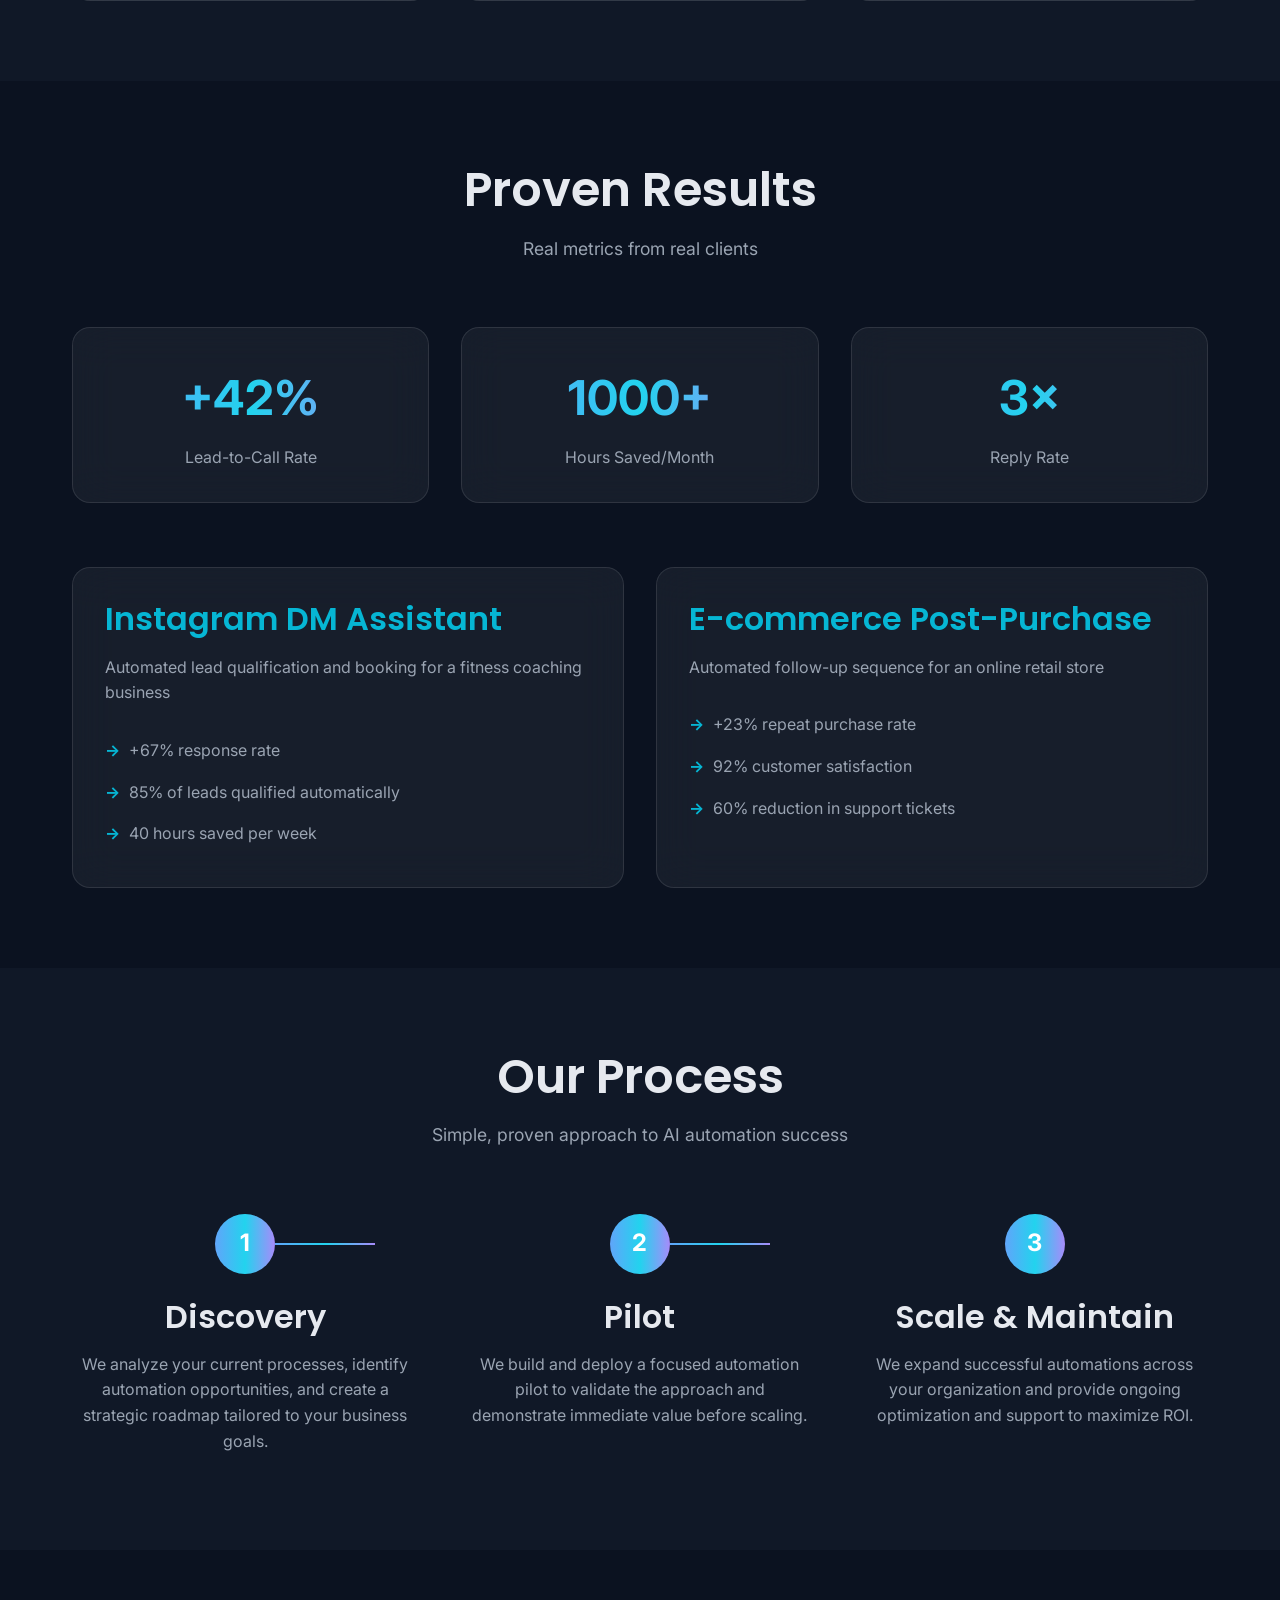
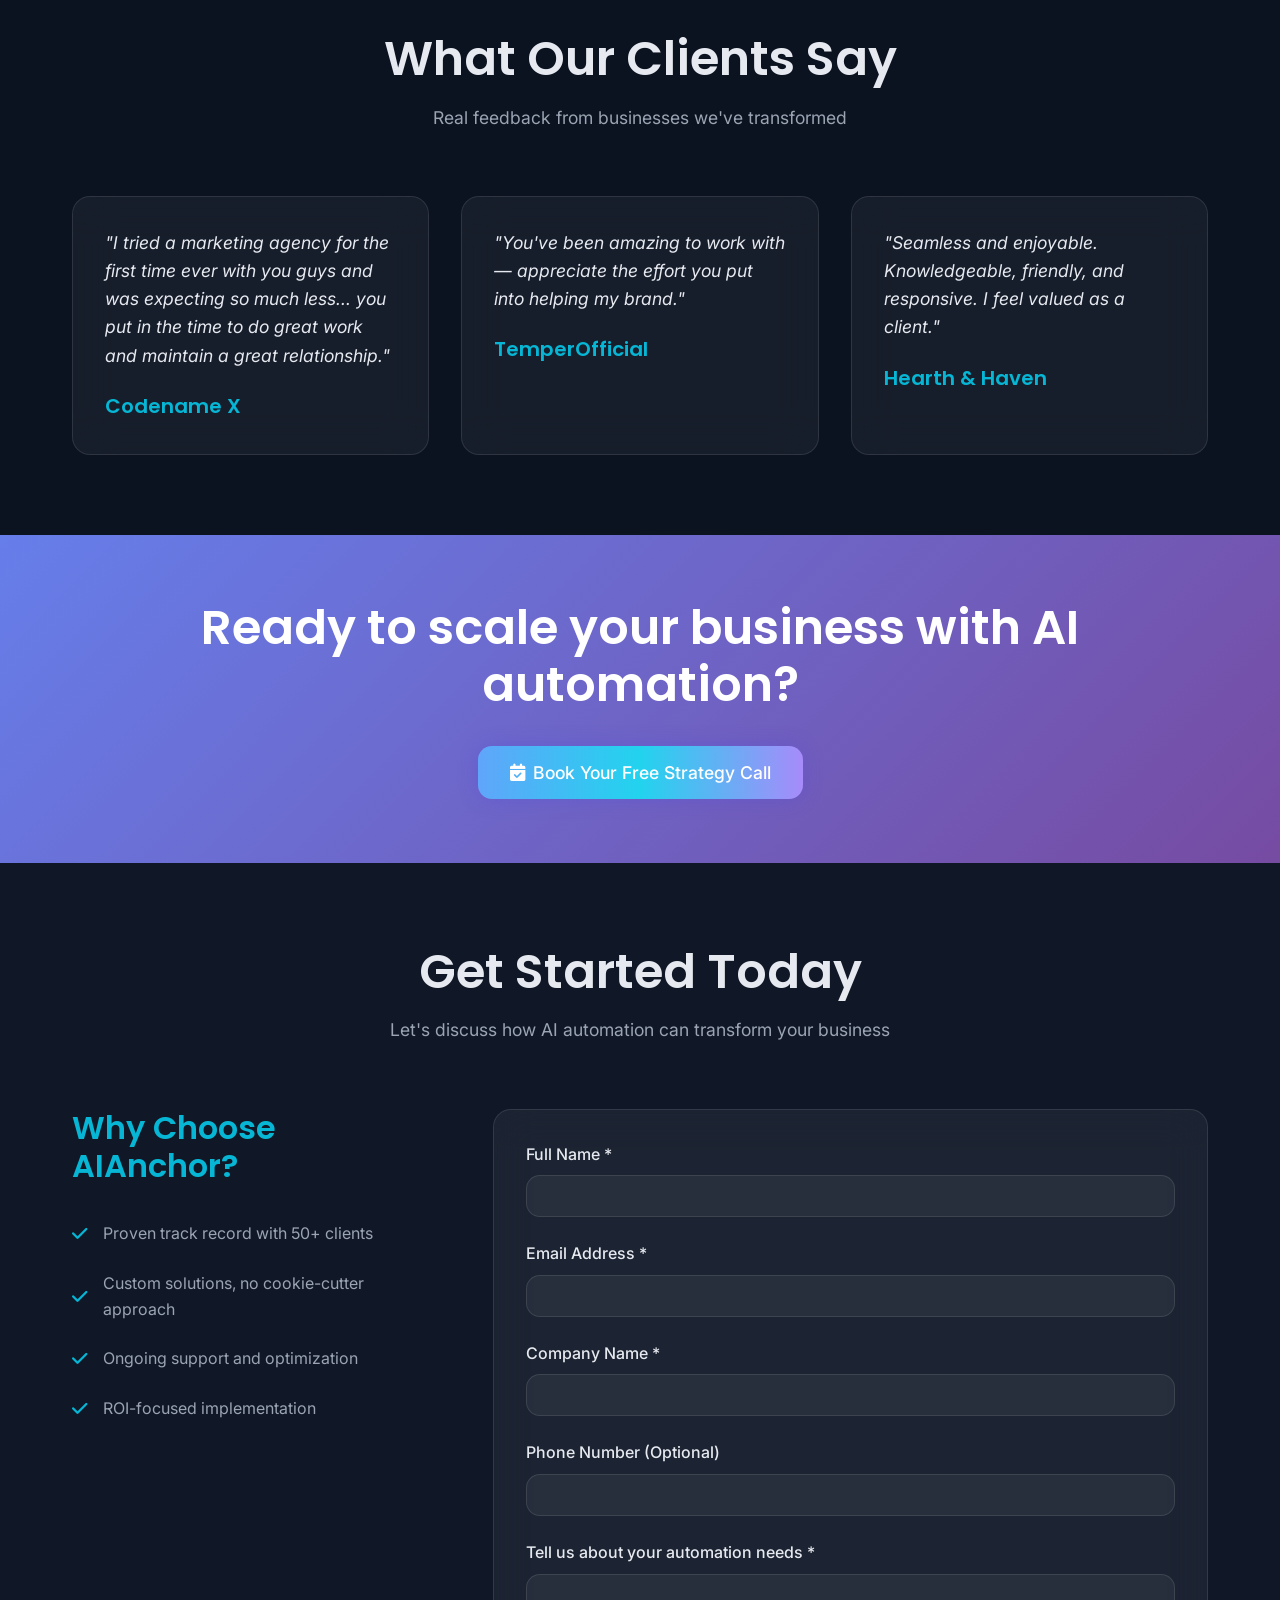
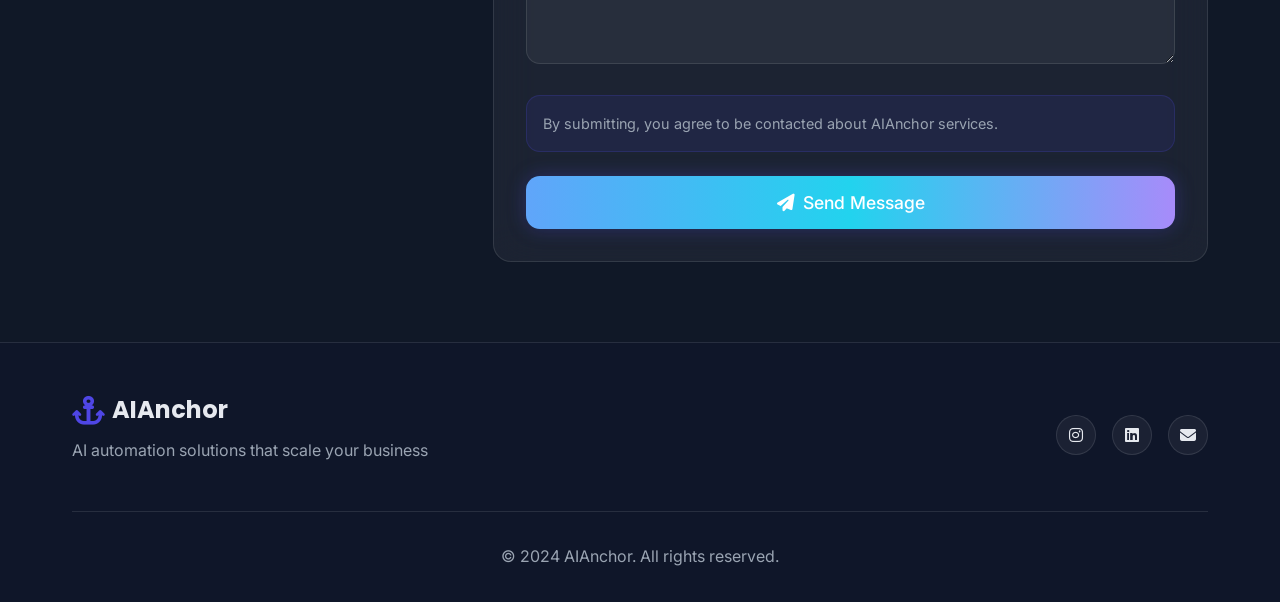
==== commit 3cfa701c: "Update index.html" ====
--- a/index.html
+++ b/index.html
@@ -316,7 +316,7 @@
                     </ul>
                 </div>
                 
-                <form class="contact-form reveal" id="contactForm" action="https://formspree.io/f/xnnzezlo" method="POST">
+                <form class="contact-form reveal" id="contactForm" action="https://flow.zoho.eu/20108451502/flow/webhook/incoming?zapikey=1001.6852a77a4e7cd857efd274c55bd5a711.19facefdd4557bf7a90eb2e64abe8950&isdebug=false" method="POST">
                     <div class="form-group">
                         <label for="name">Full Name *</label>
                         <input type="text" id="name" name="name" required>
@@ -408,3 +408,4 @@
 
 
 
+
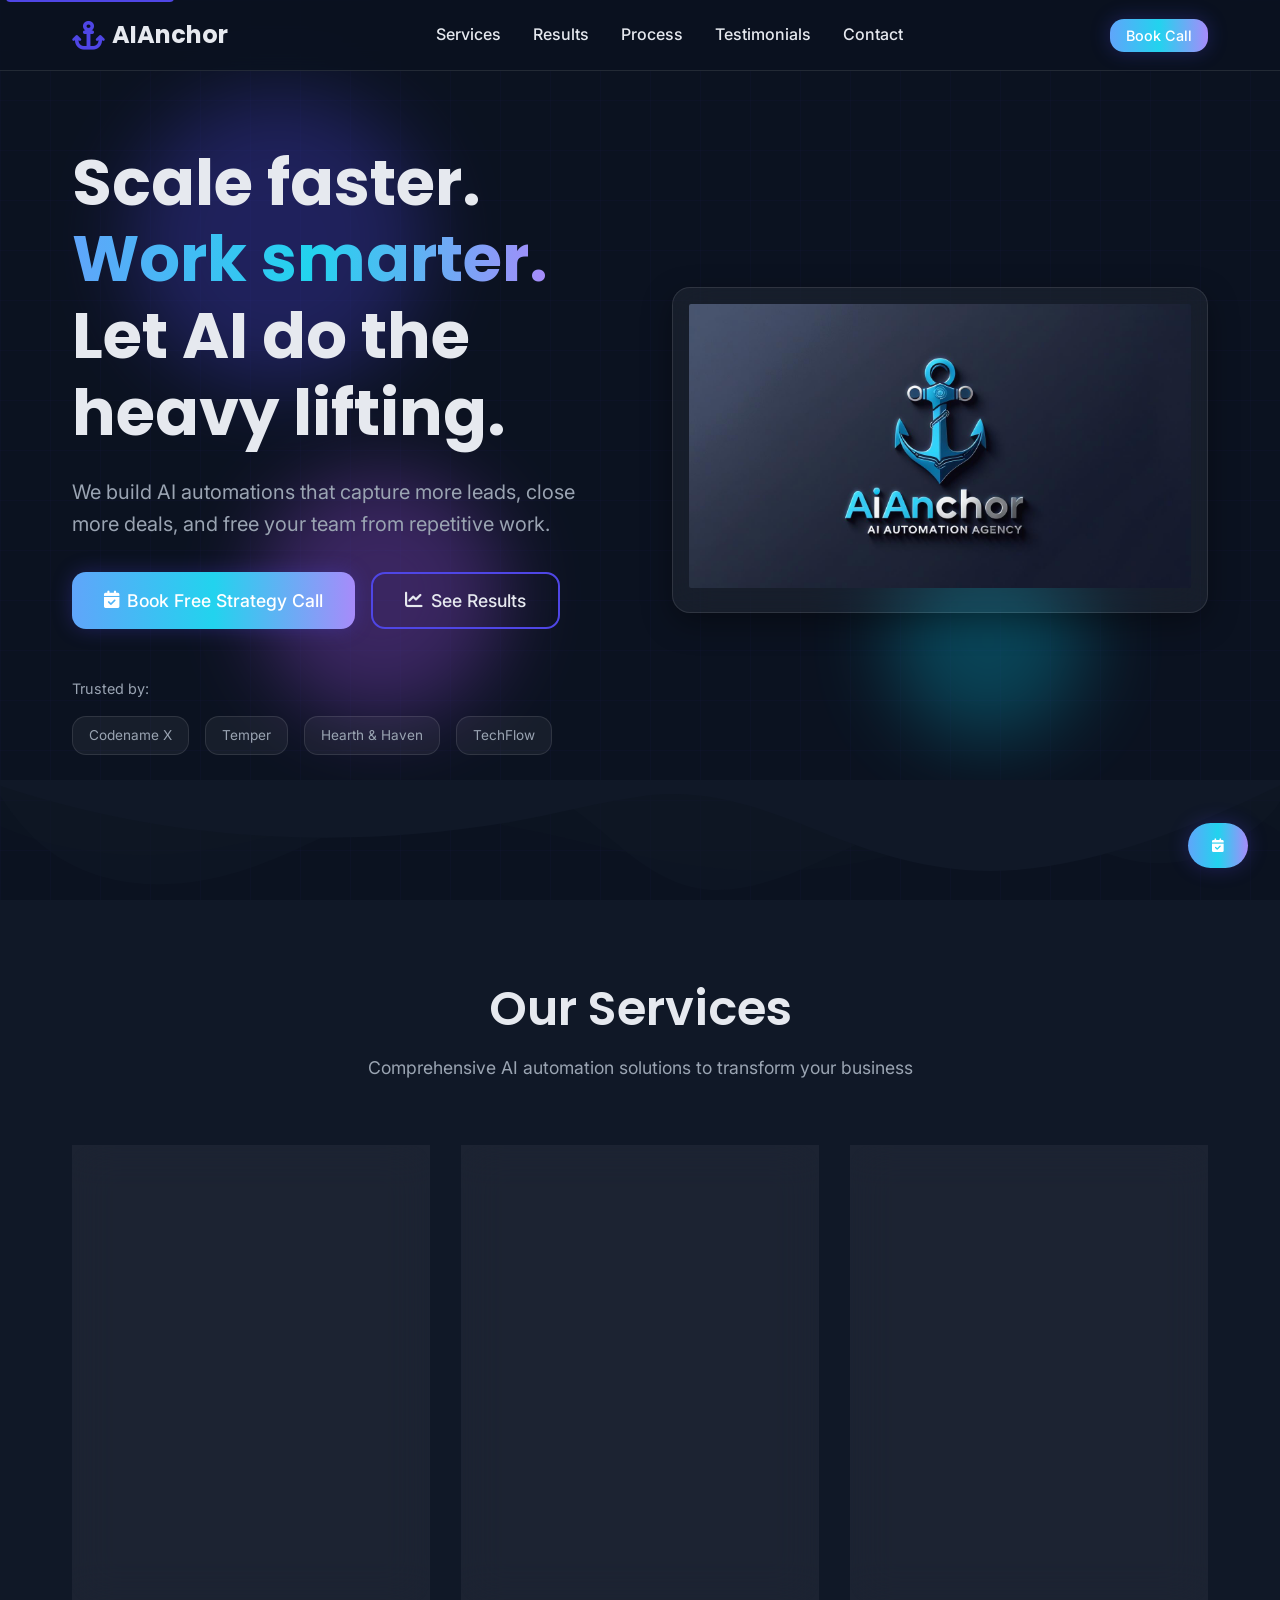
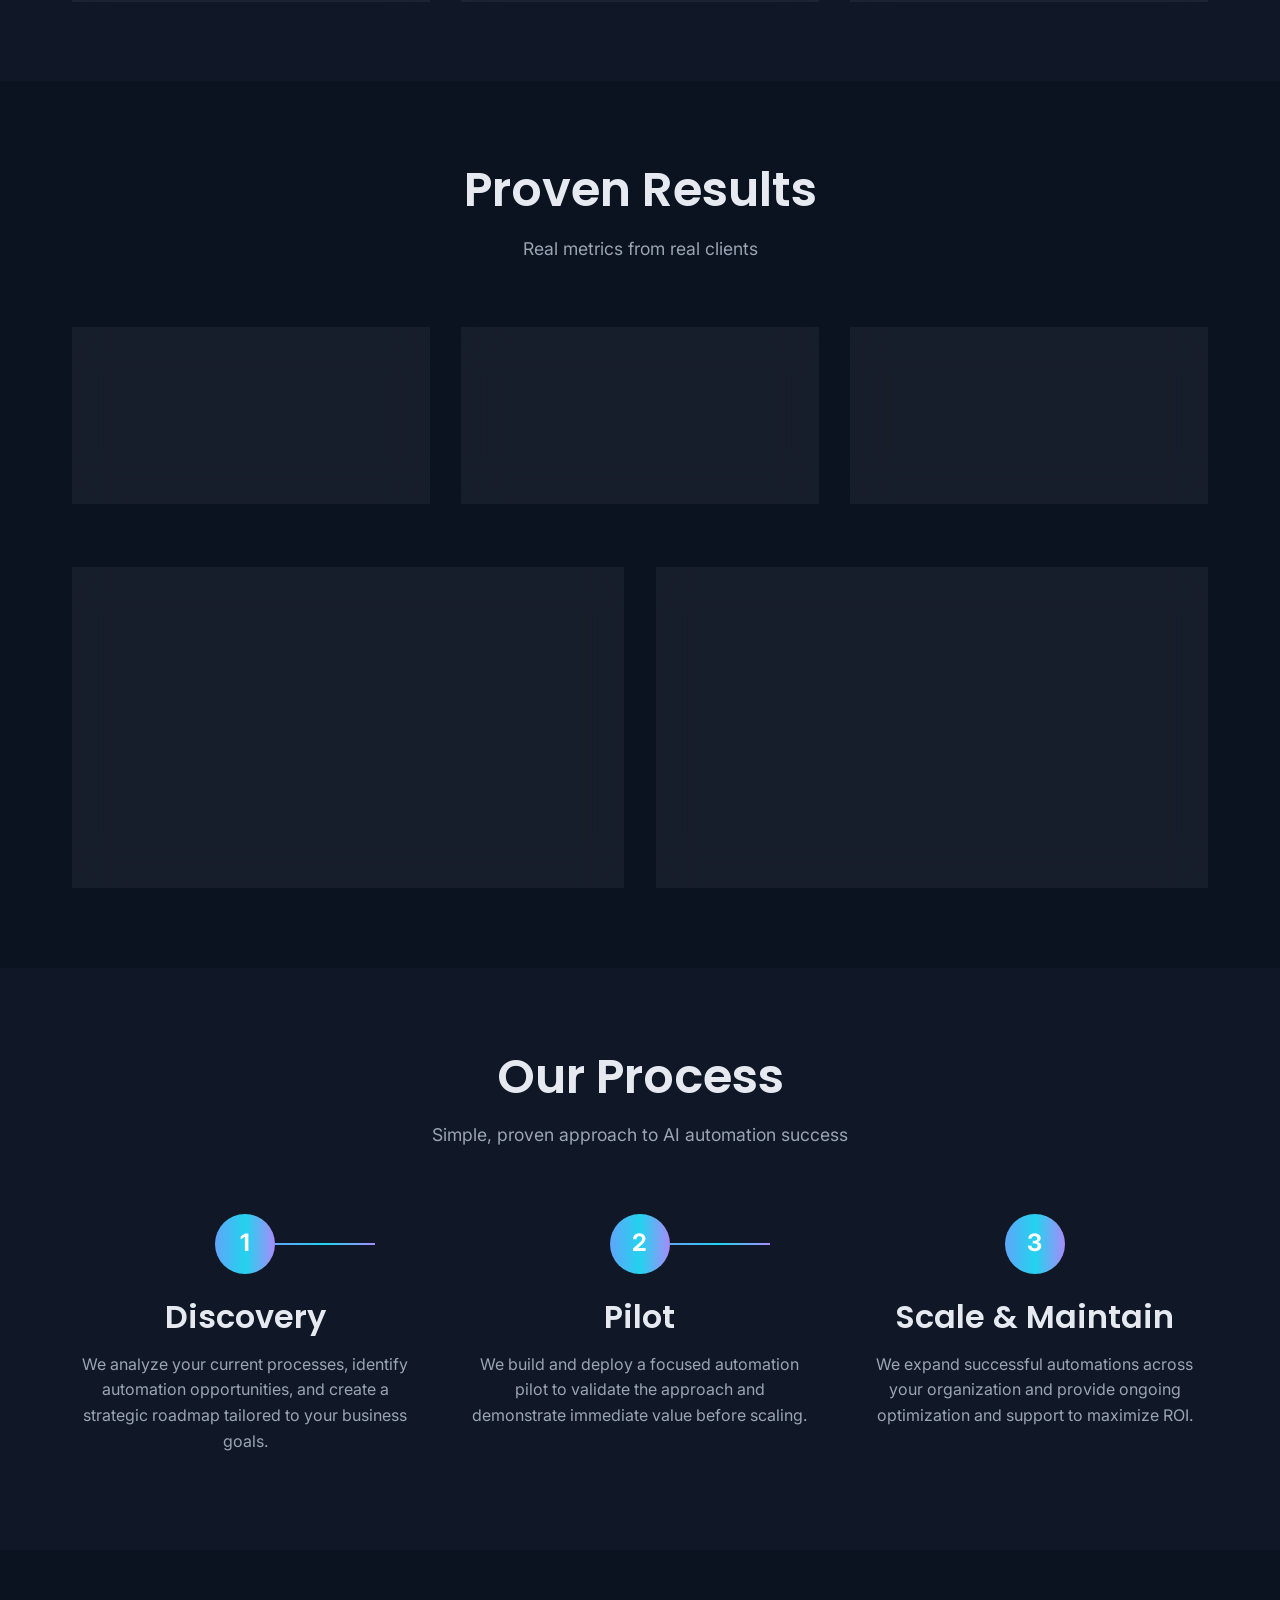
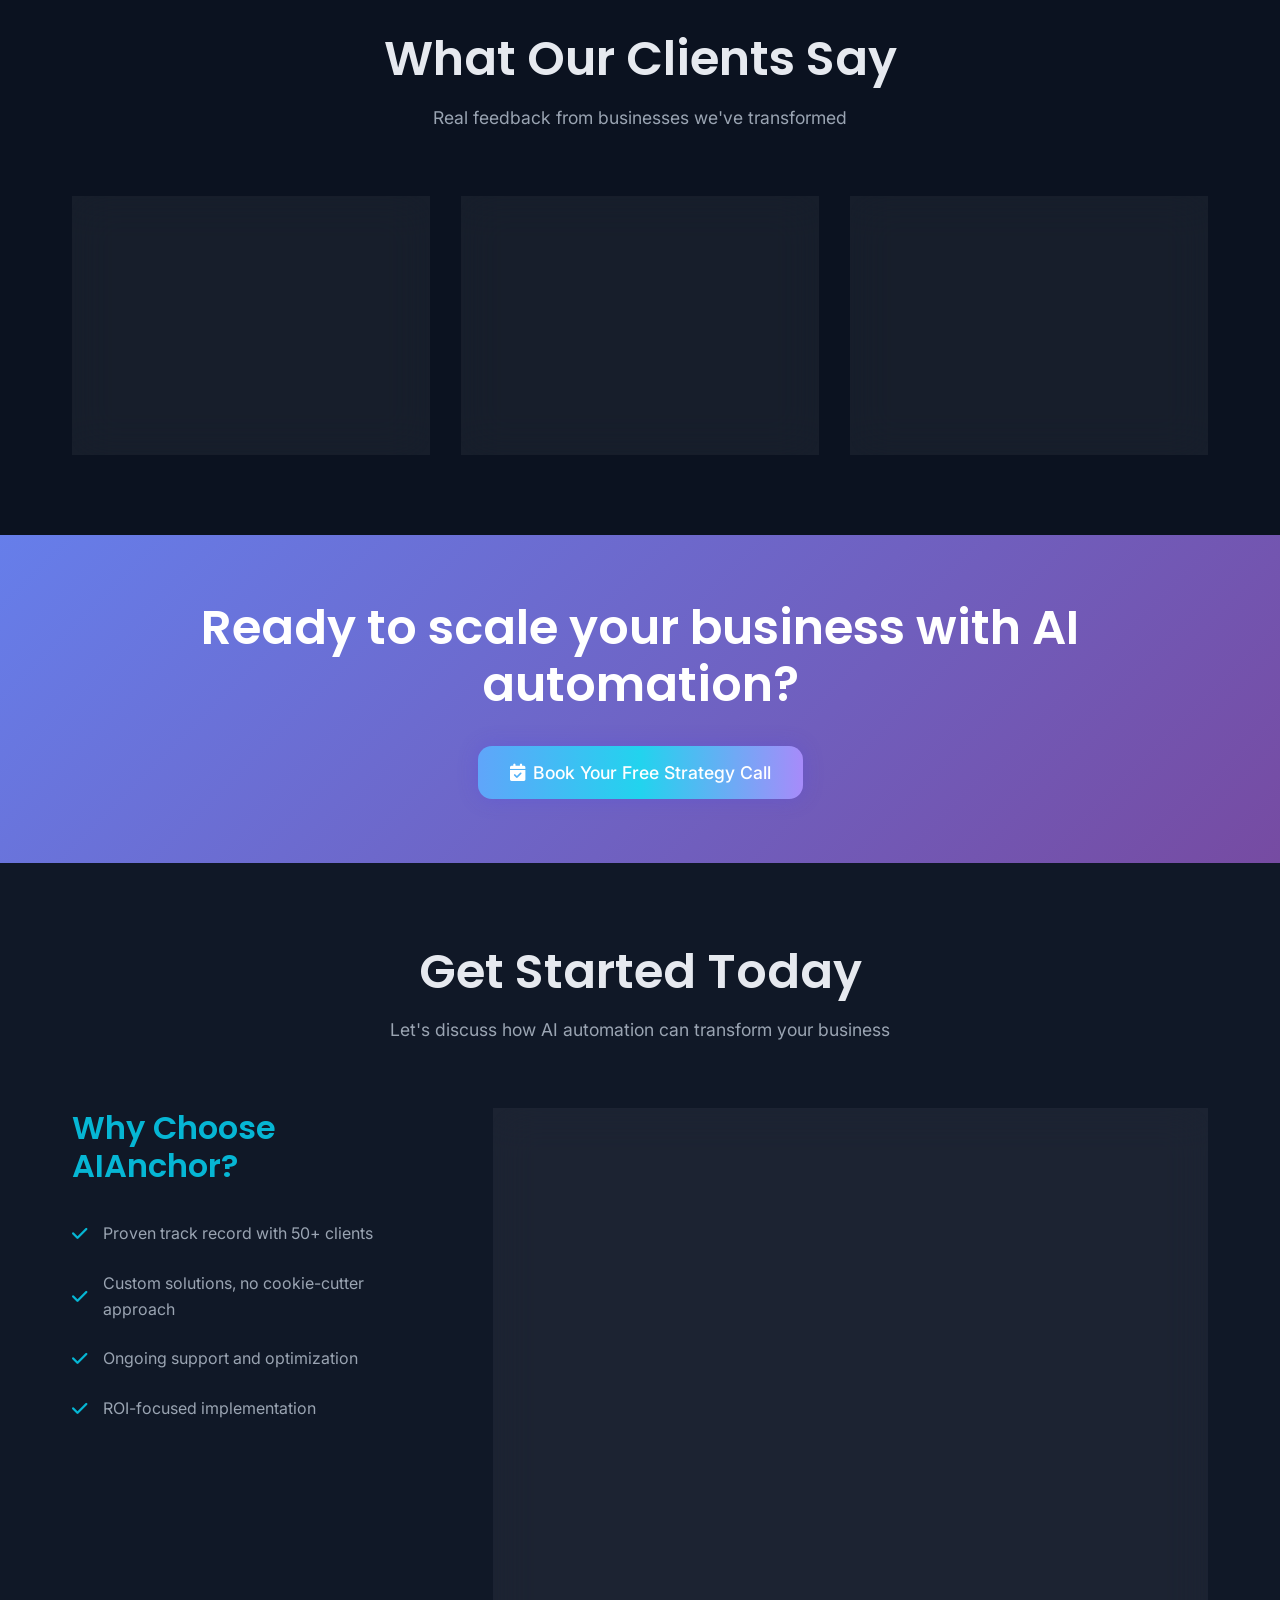
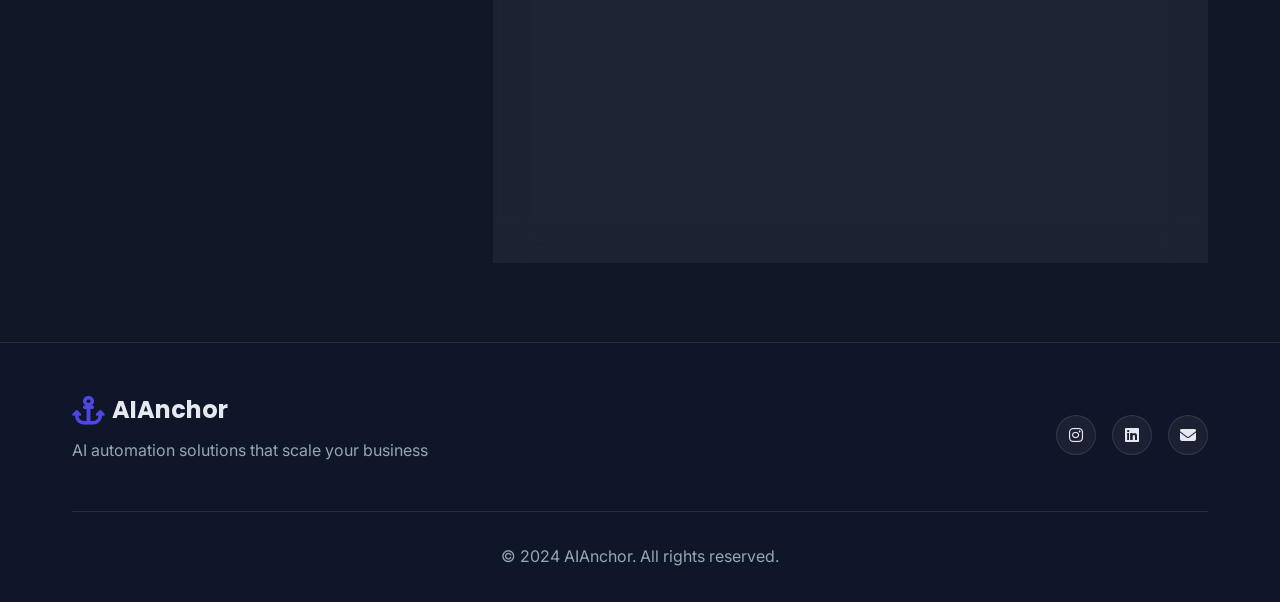
==== commit e1ef4ecf: "Update index.html" ====
--- a/index.html
+++ b/index.html
@@ -316,7 +316,7 @@
                     </ul>
                 </div>
                 
-                <form class="contact-form reveal" id="contactForm" action="https://flow.zoho.eu/20108451502/flow/webhook/incoming?zapikey=1001.6852a77a4e7cd857efd274c55bd5a711.19facefdd4557bf7a90eb2e64abe8950&isdebug=false" method="POST">
+                <form class="contact-form reveal" id="contactForm" action="https://formspree.io/f/xnnzezlo">
                     <div class="form-group">
                         <label for="name">Full Name *</label>
                         <input type="text" id="name" name="name" required>
@@ -377,7 +377,7 @@
                     <a href="https://www.instagram.com/aianchor_/" aria-label="Follow us on Instagram" target="_blank" rel="noopener noreferrer">
                         <i class="fab fa-instagram"></i>
                     </a>
-                    <a href="#" aria-label="Connect on LinkedIn">
+                    <a href="http://linkedin.com/company/aianchor" aria-label="Connect on LinkedIn">
                         <i class="fab fa-linkedin"></i>
                     </a>
                     <a href="mailto:hello@aianchor.com" aria-label="Email us">
@@ -409,3 +409,6 @@
 
 
 
+
+
+
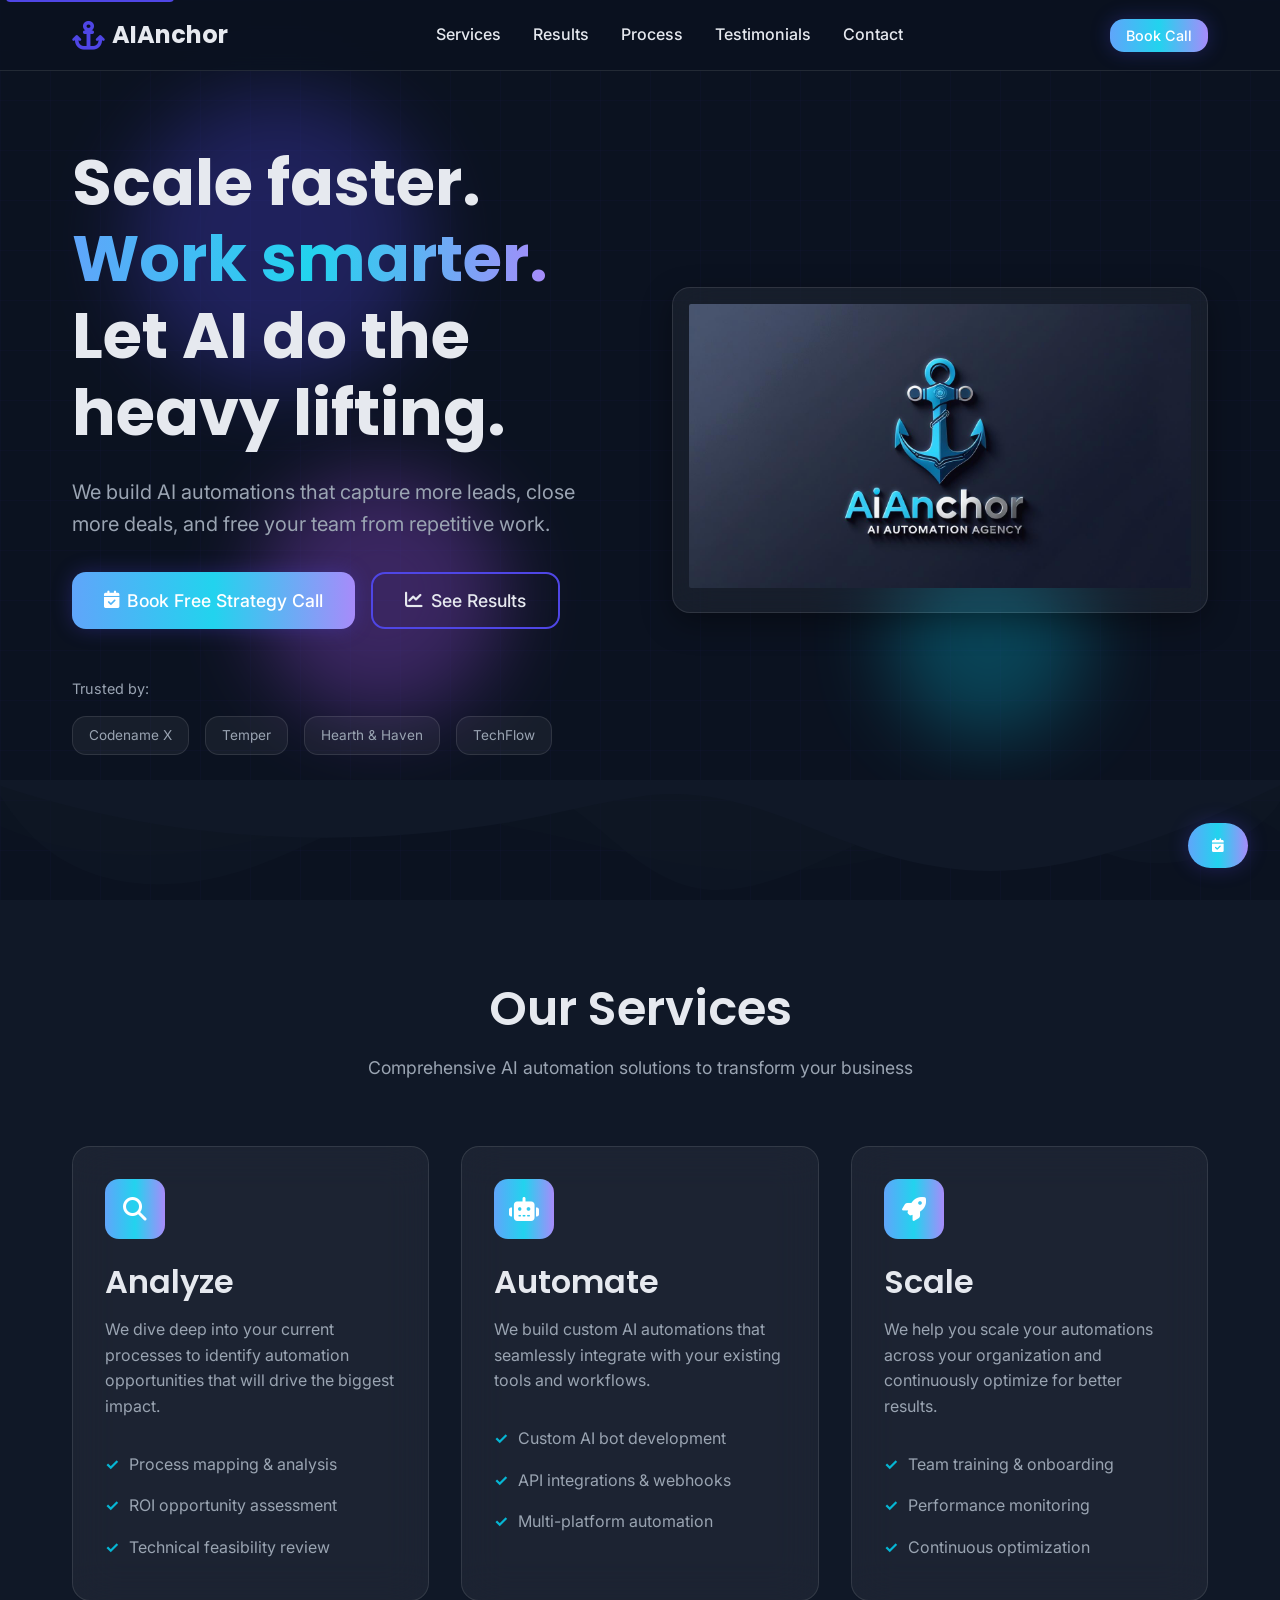
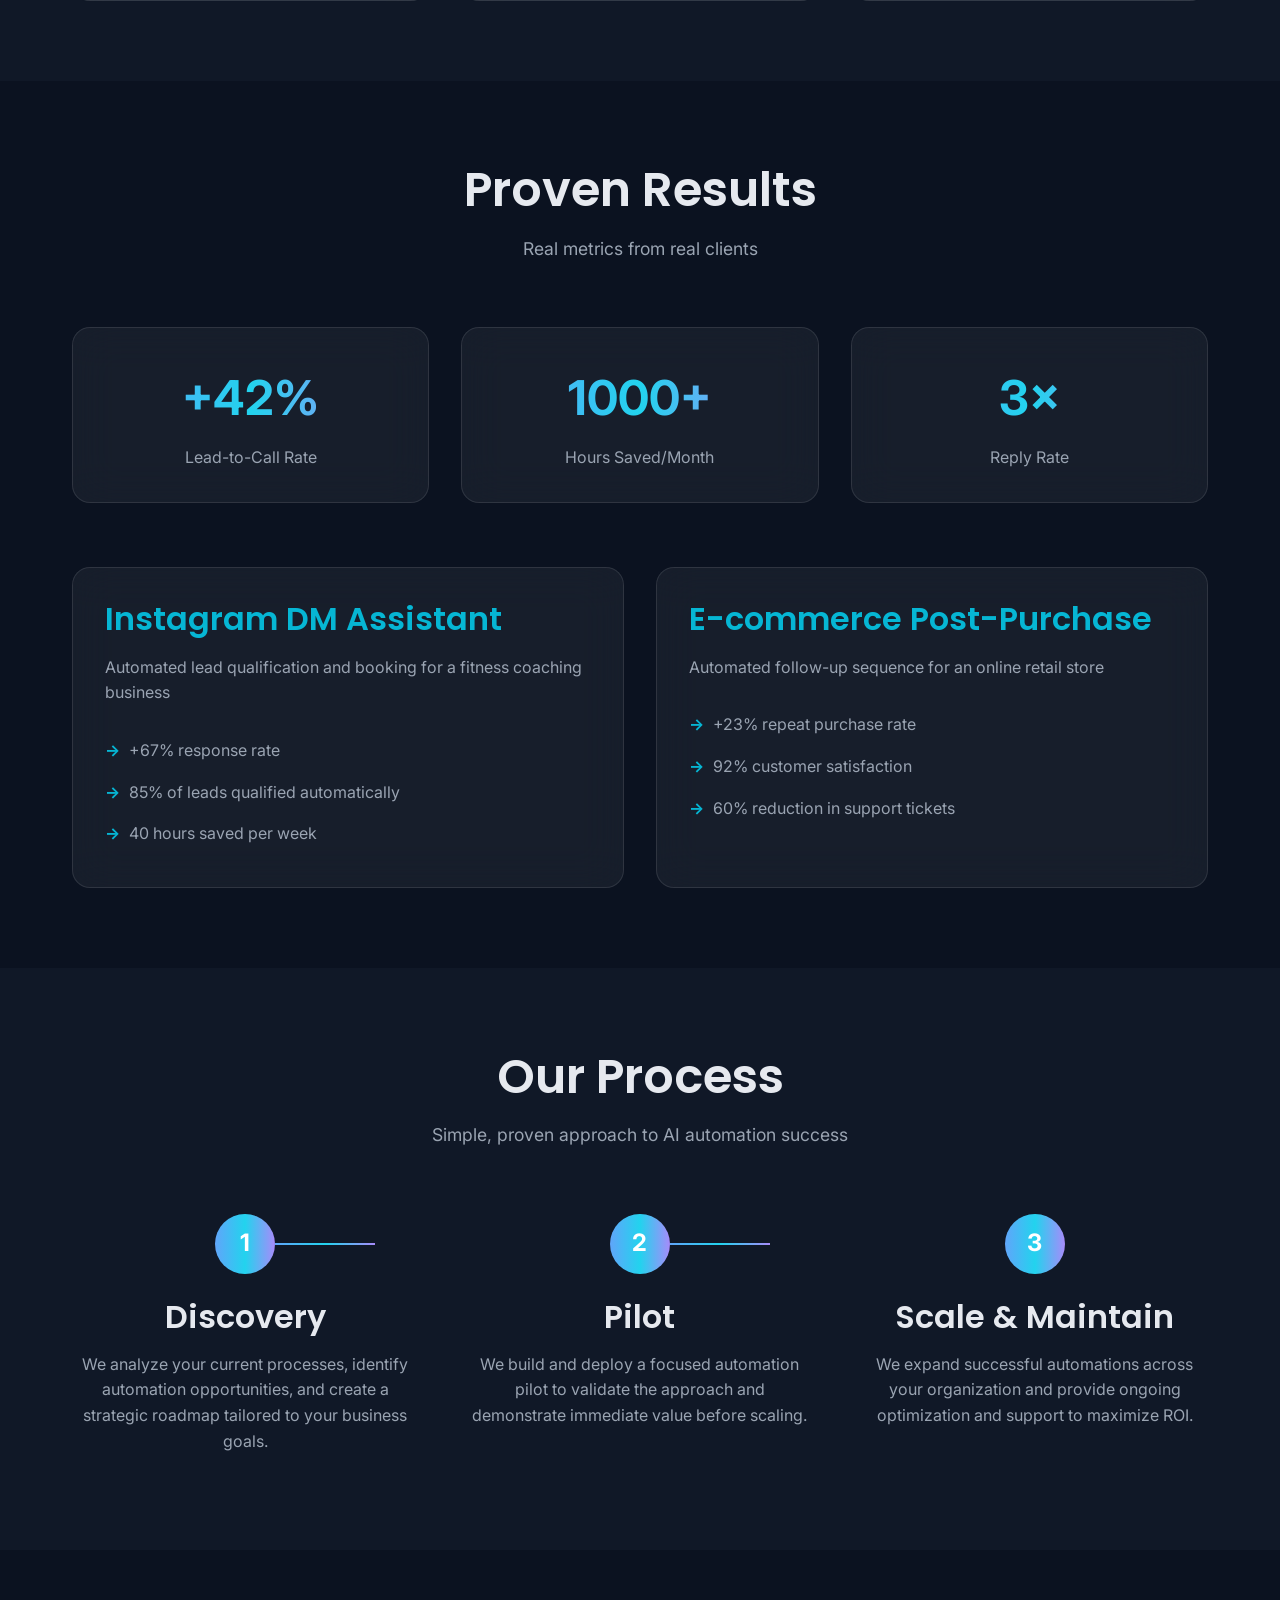
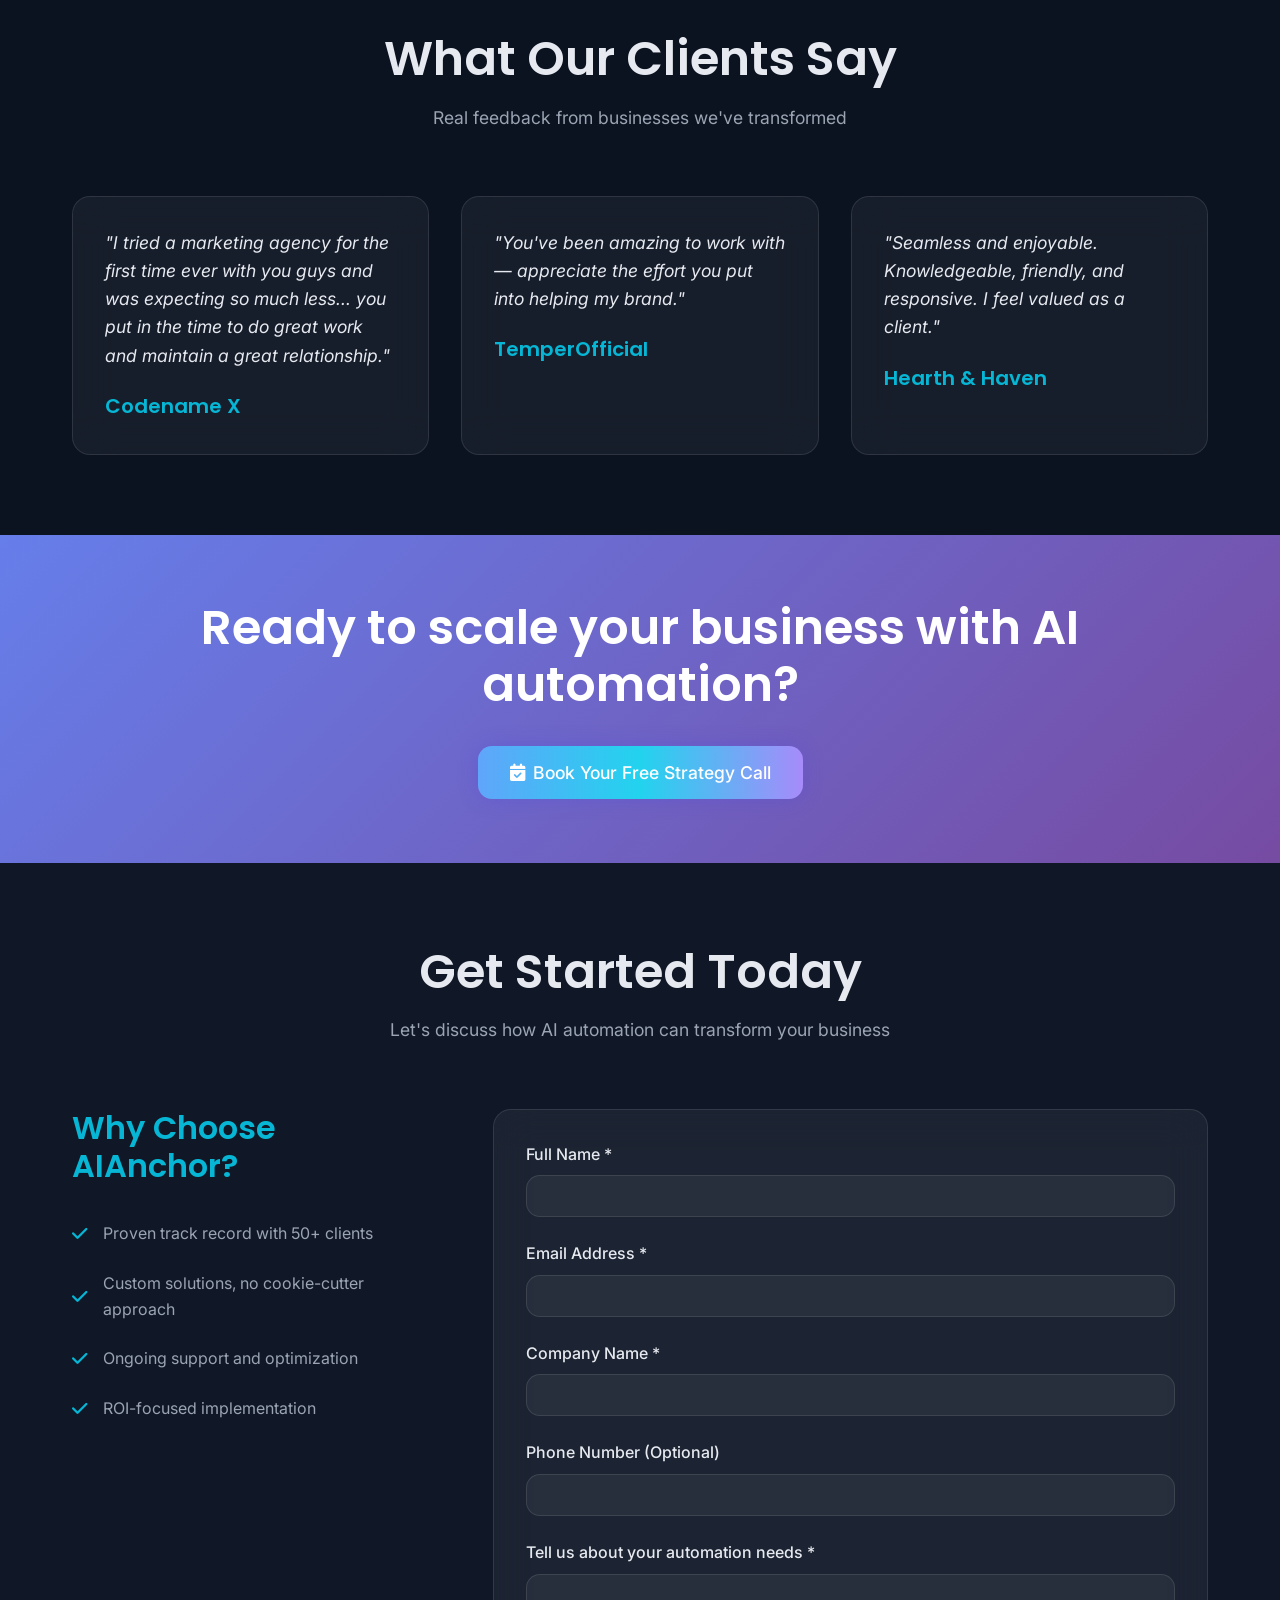
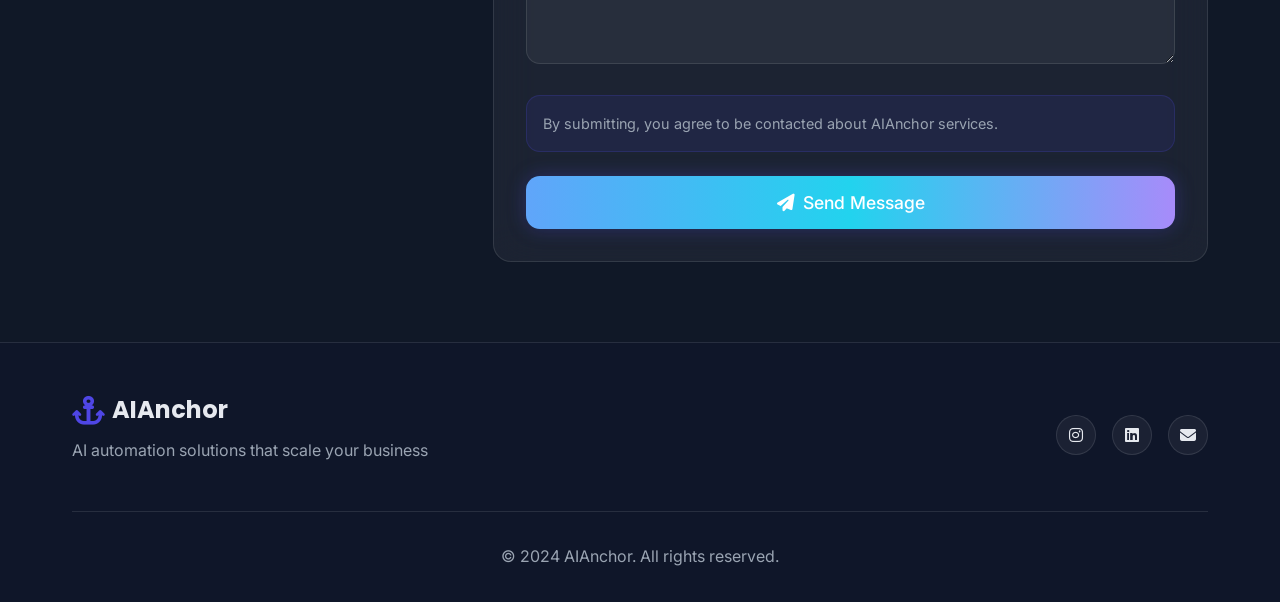
==== commit 84abc34d: "Update index.html" ====
--- a/index.html
+++ b/index.html
@@ -380,7 +380,7 @@
                     <a href="http://linkedin.com/company/aianchor" aria-label="Connect on LinkedIn">
                         <i class="fab fa-linkedin"></i>
                     </a>
-                    <a href="mailto:hello@aianchor.com" aria-label="Email us">
+                    <a href="mailto:info@aianchor.online" aria-label="Email us">
                         <i class="fas fa-envelope"></i>
                     </a>
                 </div>
@@ -412,3 +412,4 @@
 
 
 
+
--- a/styles.css
+++ b/styles.css
@@ -817,6 +817,8 @@
     color: var(--muted);
 }
 
+
+
 /* ===== FOOTER ===== */
 .footer {
     background: var(--panel);
@@ -958,10 +960,6 @@
         padding: 0 1rem;
     }
     
-    .nav {
-        display: none;
-    }
-    
     .mobile-menu-toggle {
         display: flex;
     }
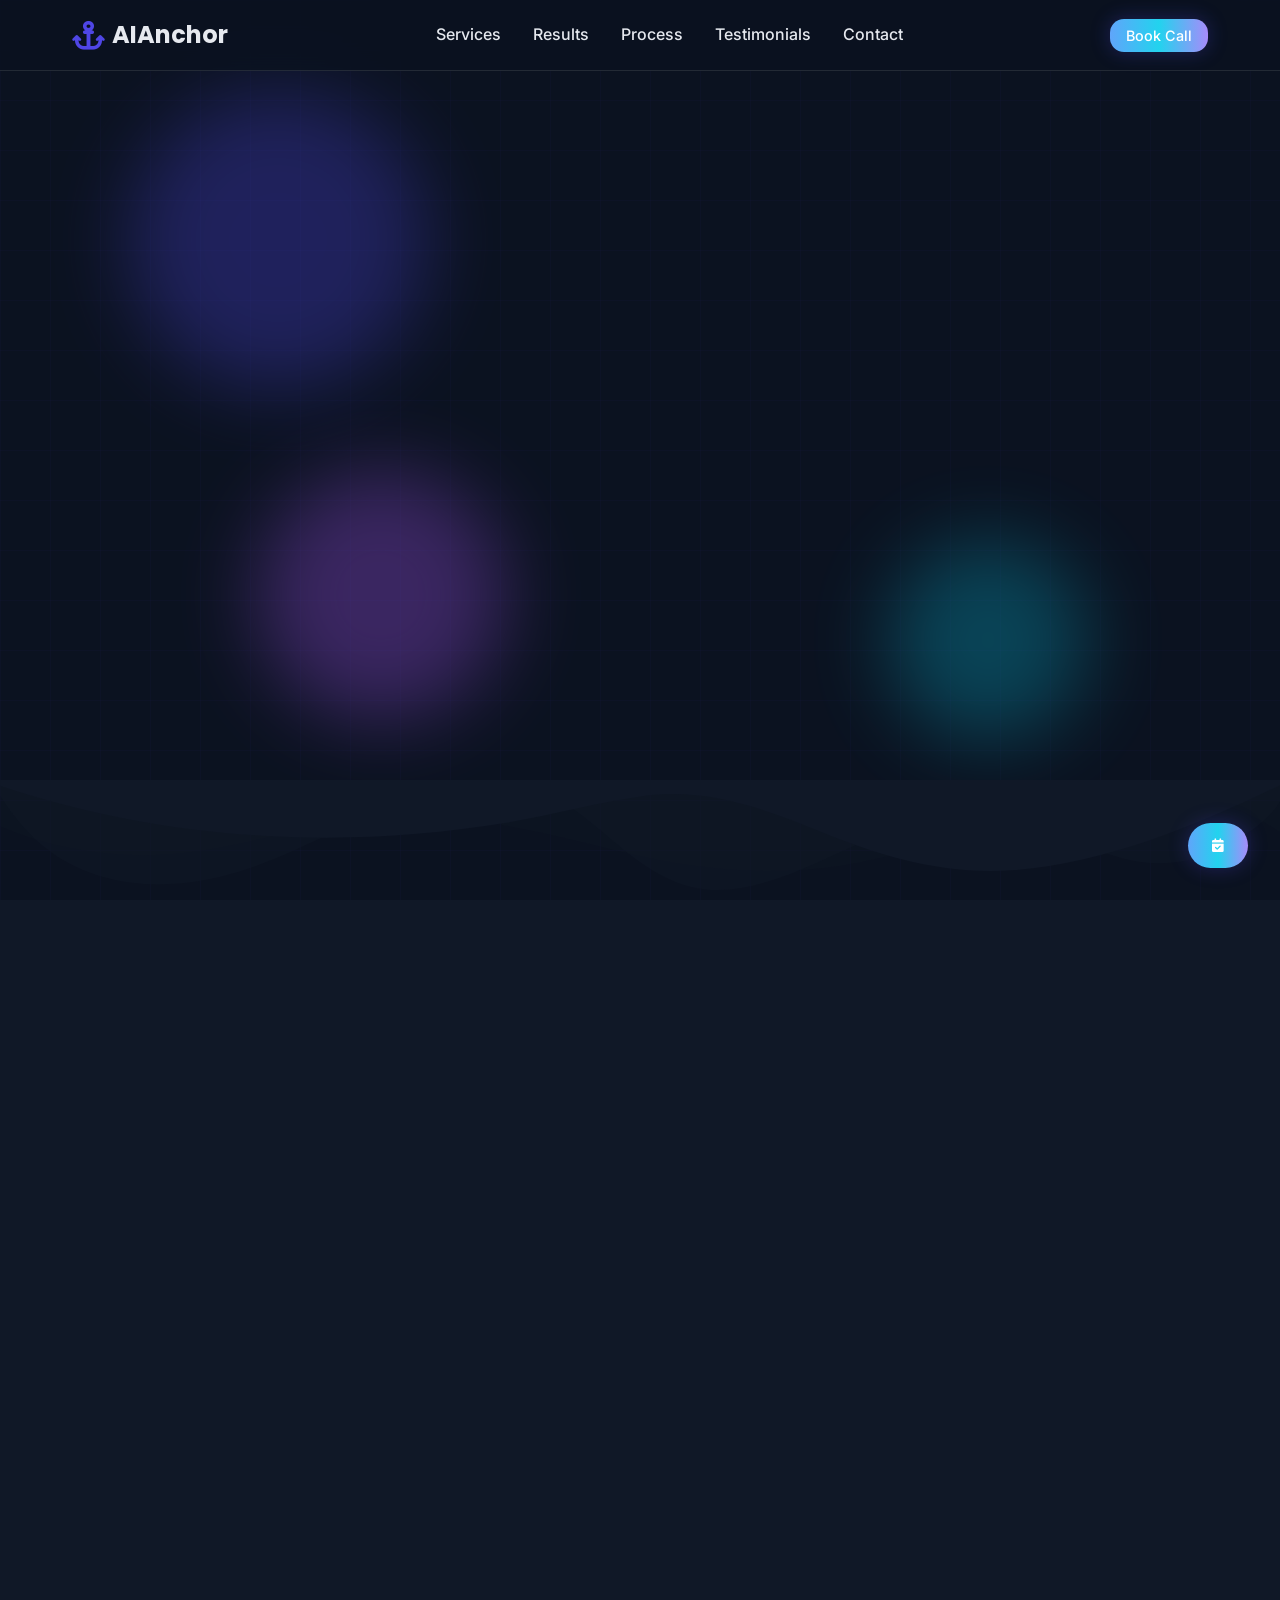
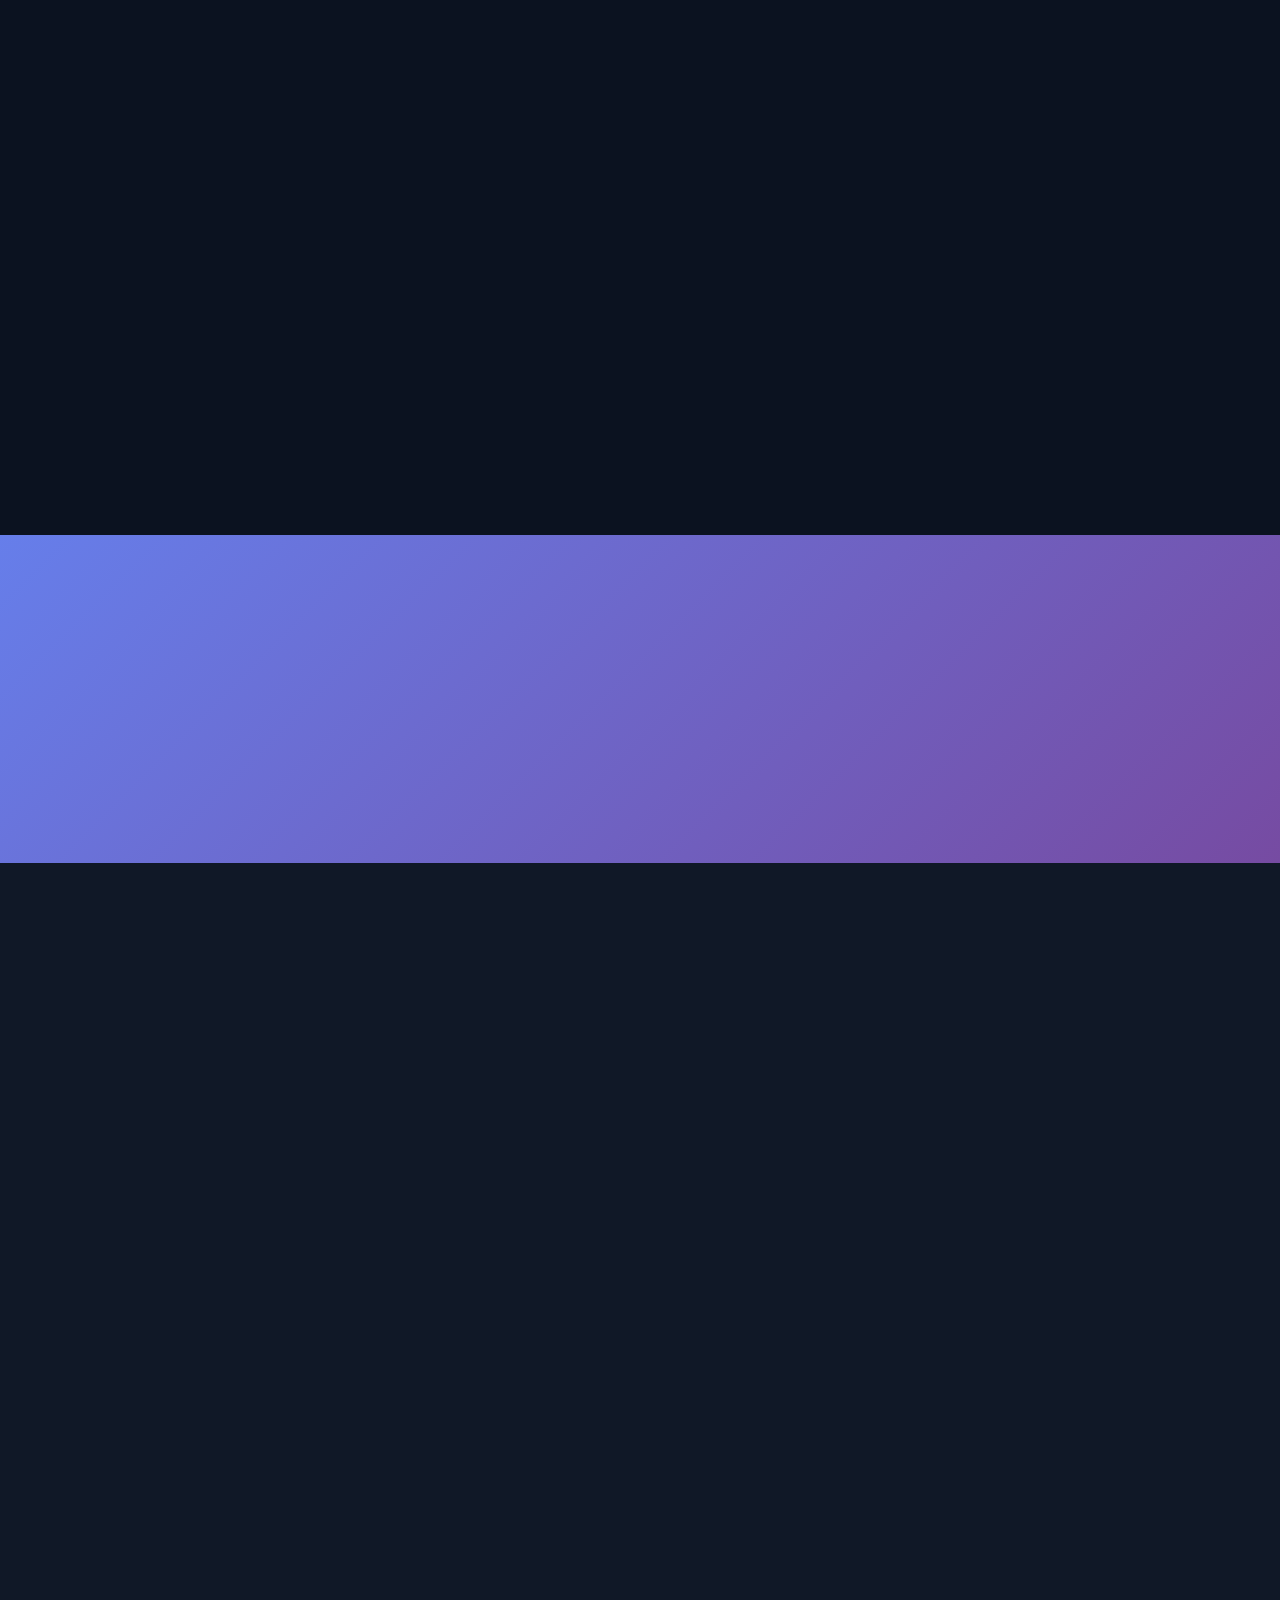
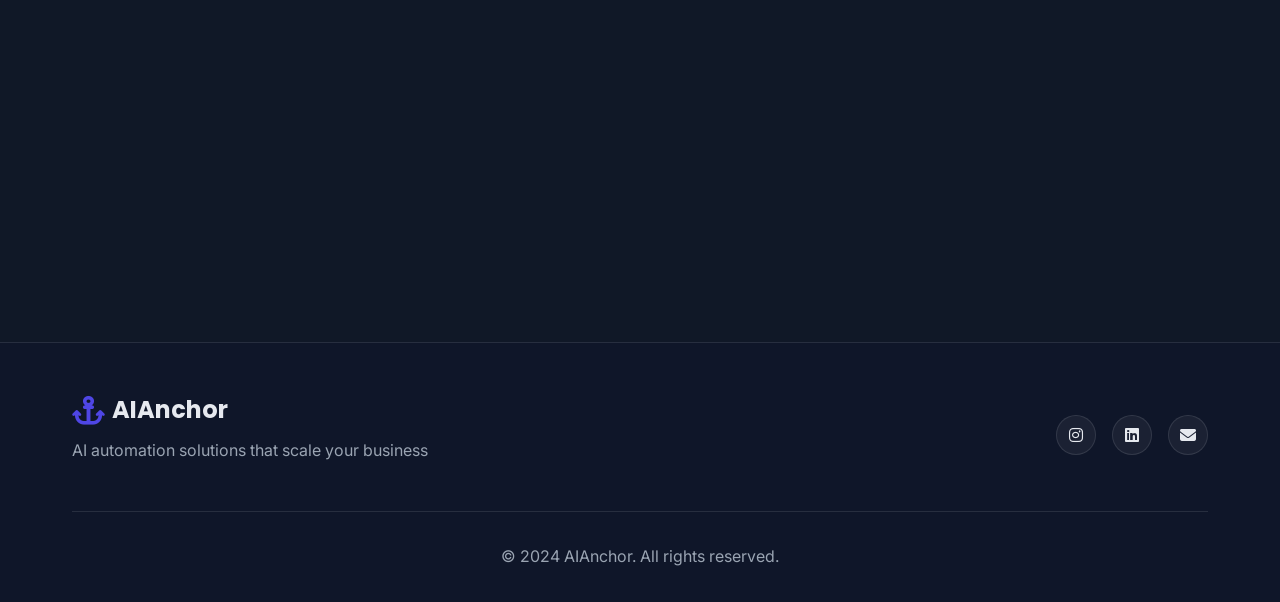
==== commit bd8576f4: "Add files via upload" ====
--- a/index.html
+++ b/index.html
@@ -402,7 +402,7 @@
     <div id="alertContainer" class="alert-container" role="status" aria-live="polite"></div>
 
     <!-- Scripts -->
-    <script src="script.js"></script>
+    <script type="module" src="script.js"></script>
 </body>
 </html>
 
